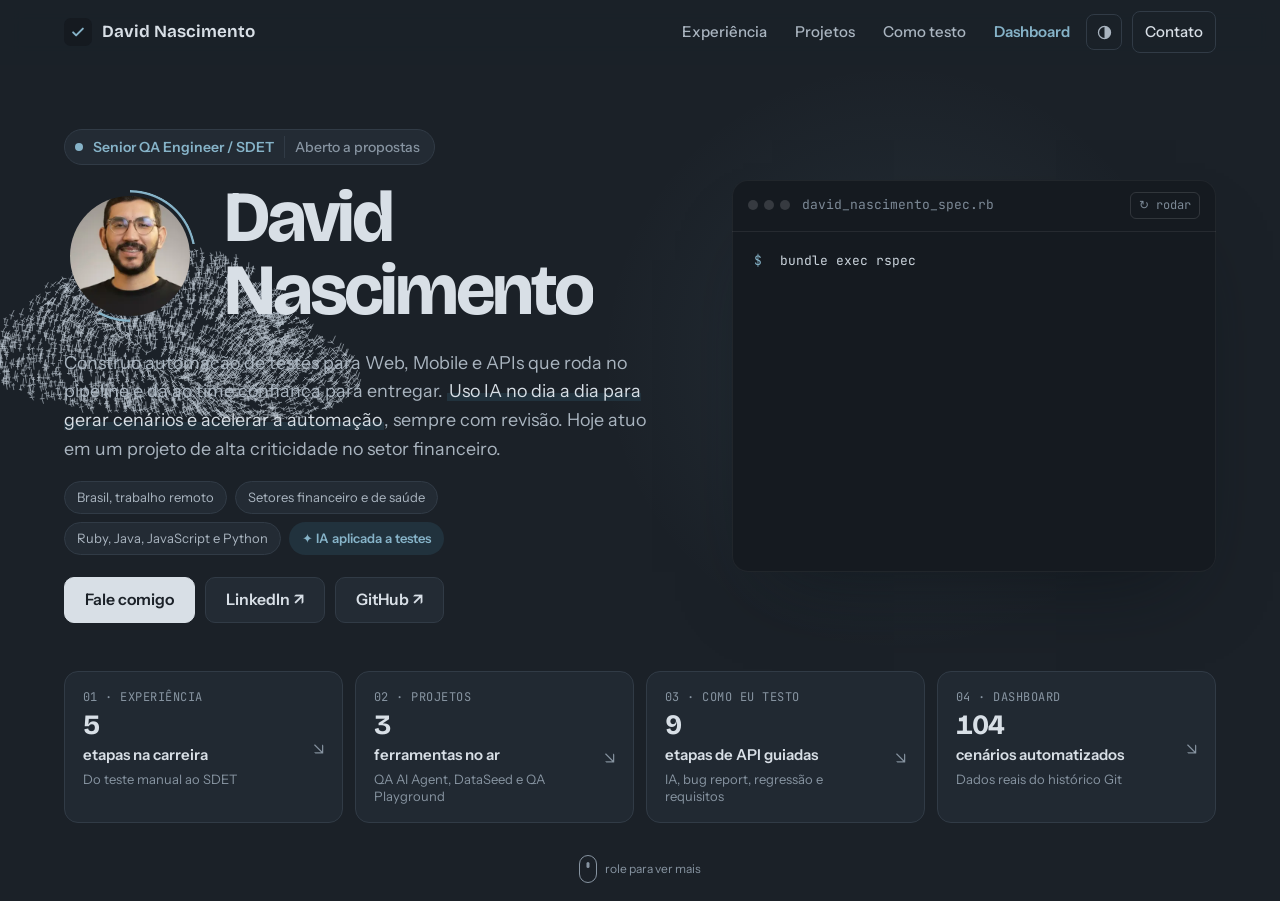
==== index.html @ 813123a1 "Troca de tela instantânea, sem animação de rolagem Co-Authored-By: Claude Sonnet 5.5 <noreply@anthro" ====
<!DOCTYPE html>
<html lang="pt-BR">
<head>
  <meta charset="UTF-8">
  <meta name="viewport" content="width=device-width, initial-scale=1.0">
  <title>David Nascimento | Senior QA Engineer / SDET</title>
  <meta name="description" content="David Nascimento, Senior QA Engineer / SDET. Automação de testes para Web, Mobile e APIs integrada ao CI/CD, com IA aplicada a testes e experiência nos setores financeiro e de saúde.">
  <meta name="author" content="David Nascimento">
  <meta name="theme-color" content="#1B2128">

  <meta property="og:type" content="website">
  <meta property="og:locale" content="pt_BR">
  <meta property="og:url" content="https://david-nascimento.github.io/qa-automation-portfolio/">
  <meta property="og:title" content="David Nascimento | Senior QA Engineer / SDET">
  <meta property="og:description" content="Automação de testes para Web, Mobile e APIs que roda no pipeline e dá ao time confiança para entregar.">
  <meta property="og:image" content="https://david-nascimento.github.io/qa-automation-portfolio/img/david-nascimento.webp">
  <meta name="twitter:card" content="summary">
  <meta name="twitter:title" content="David Nascimento | Senior QA Engineer / SDET">
  <meta name="twitter:description" content="Automação de testes para Web, Mobile e APIs que roda no pipeline e dá ao time confiança para entregar.">

  <link rel="icon" href="data:image/svg+xml,%3Csvg xmlns='http://www.w3.org/2000/svg' viewBox='0 0 32 32'%3E%3Crect width='32' height='32' rx='7' fill='%2314202B'/%3E%3Cpath d='M9 16.5l4.5 4.5L23 11.5' fill='none' stroke='%2347C08A' stroke-width='3.2' stroke-linecap='round' stroke-linejoin='round'/%3E%3C/svg%3E">
  <link rel="preconnect" href="https://fonts.googleapis.com">
  <link rel="preconnect" href="https://fonts.gstatic.com" crossorigin>
  <link href="https://fonts.googleapis.com/css2?family=Bricolage+Grotesque:opsz,wght@12..96,500;12..96,650;12..96,750&family=Instrument+Sans:wght@400;500;600&family=JetBrains+Mono:wght@400;500&display=swap" rel="stylesheet">
  <link rel="stylesheet" href="css/style.css?v=20261122p">
  <script>document.documentElement.classList.add('js');try{document.documentElement.setAttribute('data-theme',localStorage.getItem('tema')||'dark')}catch(e){document.documentElement.setAttribute('data-theme','dark')}</script>
</head>
<body>
  <a href="#conteudo" class="skip-link">Pular para o conteúdo</a>

  <header class="topbar">
    <div class="wrap topbar-inner">
      <a href="#topo" class="brand" aria-label="Início">
        <span class="brand-mark" aria-hidden="true">
          <svg viewBox="0 0 24 24"><path d="M5.5 12.5l4 4 9-9"/></svg>
        </span>
        David Nascimento
      </a>
      <nav aria-label="Seções">
        <ul class="nav-links">
          <li><a href="#experiencia">Experiência</a></li>
          <li><a href="#projetos">Projetos</a></li>
          <li><a href="#como-testo">Como testo</a></li>
          <li><a href="dashboard.html" class="nav-dash">Dashboard</a></li>
          <li><button type="button" class="theme-btn" id="theme-btn" aria-label="Alternar tema claro e escuro"><svg viewBox="0 0 24 24" aria-hidden="true"><circle cx="12" cy="12" r="8.5"/><path d="M12 3.5a8.5 8.5 0 0 1 0 17z"/></svg></button></li>
          <li><a href="#contato" class="nav-cta">Contato</a></li>
        </ul>
      </nav>
    </div>
  </header>

  <main id="conteudo">

    <!-- TELA PRINCIPAL -->
    <section class="hero-v2" id="topo" aria-label="Apresentação">
      <canvas id="grid" aria-hidden="true"></canvas>
      <div class="wrap hero-v2-main">
        <div class="hero-v2-text">
          <p class="role rise" style="--d:.05s"><i></i>Senior QA Engineer / SDET<span class="avail">Aberto a propostas</span></p>
          <div class="id">
            <div class="photo rise" style="--d:.15s"><img src="img/david-nascimento.webp" alt="Foto de David Nascimento" width="320" height="320"></div>
            <h1><span class="w"><span style="--d:.25s">David</span></span> <span class="w"><span style="--d:.38s">Nascimento</span></span></h1>
          </div>
          <p class="lede rise" style="--d:.55s">Construo automação de testes para Web, Mobile e APIs que roda no pipeline e dá ao time confiança para entregar. <mark>Uso IA no dia a dia para gerar cenários e acelerar a automação</mark>, sempre com revisão. Hoje atuo em um projeto de alta criticidade no setor financeiro.</p>
          <ul class="facts rise" style="--d:.7s">
            <li>Brasil, trabalho remoto</li>
            <li>Setores financeiro e de saúde</li>
            <li>Ruby, Java, JavaScript e Python</li>
            <li class="ai"><a href="#como-testo">✦ IA aplicada a testes</a></li>
          </ul>
          <div class="actions rise" style="--d:.85s">
            <a class="btn btn-primary" href="mailto:halison700@gmail.com">Fale comigo</a>
            <a class="btn" href="https://www.linkedin.com/in/david-nascimento26/" target="_blank" rel="noopener noreferrer">LinkedIn ↗</a>
            <a class="btn" href="https://github.com/David-Nascimento" target="_blank" rel="noopener noreferrer">GitHub ↗</a>
          </div>
        </div>
    
        <figure class="run rise" style="--d:.4s" aria-label="Resumo de competências apresentado como uma execução de testes" id="run">
          <div class="run-head"><span class="dots" aria-hidden="true"><i></i><i></i><i></i></span><span>david_nascimento_spec.rb</span><button type="button" class="replay" id="replay">↻ rodar</button></div>
          <div class="run-body">
            <p class="cmd" style="margin:0"><span class="p">$</span><span id="typed"></span><span class="caret" id="caret"></span></p>
            <p class="prog" id="prog" style="margin:0"></p>
            <p class="desc" id="desc" style="margin:0;opacity:0">Senior QA Engineer</p>
            <ol class="cases" id="cases">
              <li>automatiza apps Android e iOS com Appium<span class="t">0.21s</span></li>
              <li>valida APIs REST e contratos com Karate DSL<span class="t">0.18s</span></li>
              <li>protege fluxos financeiros críticos<span class="t">0.34s</span></li>
              <li>roda em paralelo no CI e no BrowserStack<span class="t">0.27s</span></li>
              <li>escreve cenários BDD que o negócio entende<span class="t">0.12s</span></li>
              <li class="ai-case">usa IA para gerar cenários e revisar automação<span class="t">0.09s</span></li>
            </ol>
            <div class="summary" id="summary"><div class="sbar"><span></span></div><strong>6 examples, 0 failures</strong><small>Finished in 1.21 seconds</small></div>
          </div>
        </figure>
      </div>
    
      <div class="wrap">
        <ul class="ql" aria-label="Ir direto para">
          <li class="rise" style="--d:1s"><a href="#experiencia"><span class="k">01 · EXPERIÊNCIA</span><span class="n" data-count="5">5</span><span class="l">etapas na carreira</span><span class="s">Do teste manual ao SDET</span><span class="arr">↘</span></a></li>
          <li class="rise" style="--d:1.08s"><a href="#projetos"><span class="k">02 · PROJETOS</span><span class="n" data-count="3">3</span><span class="l">ferramentas no ar</span><span class="s">QA AI Agent, DataSeed e QA Playground</span><span class="arr">↘</span></a></li>
          <li class="rise" style="--d:1.16s"><a href="#como-testo"><span class="k">03 · COMO EU TESTO</span><span class="n" data-count="9">9</span><span class="l">etapas de API guiadas</span><span class="s">IA, bug report, regressão e requisitos</span><span class="arr">↘</span></a></li>
          <li class="rise" style="--d:1.24s"><a href="#metricas"><span class="k">04 · DASHBOARD</span><span class="n" data-count="104">104</span><span class="l">cenários automatizados</span><span class="s">Dados reais do histórico Git</span><span class="arr">↘</span></a></li>
        </ul>
      </div>
      <p class="scroll rise" style="--d:1.4s"><span aria-hidden="true"></span>role para ver mais</p>
    </section>

    <!-- EXPERIÊNCIA -->
    <section class="section" id="experiencia" aria-labelledby="exp-title">
      <div class="wrap">
        <div class="section-head">
          <div>
            <p class="how-label">Experiência</p>
            <h2 id="exp-title">Do teste manual à engenharia de qualidade.</h2>
          </div>
          <p>Dos testes manuais em sistemas de saúde à automação Mobile, de APIs e de ponta a ponta no setor financeiro.</p>
        </div>
        <div class="exp-grid">
          <ol class="timeline">
          <li class="tl-item is-current">
            <div class="tl-meta"><span class="tl-company">Datum · Projeto financeiro <span class="job-now">Atual</span></span><span class="tl-date">fev 2026 – atual</span></div>
            <h3>Senior QA Engineer</h3>
              <p>Sigo no mesmo projeto do setor financeiro, agora pela Datum, mantendo e evoluindo a automação de aplicativos Mobile, APIs e integrações críticas.</p>
              <p>Evoluo as suítes Mobile para Android e iOS com Appium, automatizo APIs REST com Karate DSL e valido fluxos financeiros de ponta a ponta, com execução paralela no CI e no BrowserStack.</p>
          </li>
          <li class="tl-item">
            <div class="tl-meta"><span class="tl-company">Keeggo · Projeto financeiro</span><span class="tl-date">nov 2021 – fev 2026 · 4 anos e 4 meses</span></div>
            <h3>Senior QA Engineer / SDET</h3>
              <p>Responsável pela automação de ponta a ponta em um projeto de alta criticidade do setor financeiro, cobrindo aplicativos Mobile, APIs e integrações complexas entre serviços.</p>
              <p>Automação Mobile para Android e iOS com Appium, APIs REST com Karate DSL, validação de fluxos financeiros críticos e execução em nuvem com BrowserStack e paralelismo no CI.</p>
          </li>
          <li class="tl-item">
            <div class="tl-meta"><span class="tl-company">TALLOS</span></div>
            <h3>QA Automation Engineer</h3>
              <p>Automação de testes Web e de APIs, com participação na definição dos cenários críticos e na integração dos testes ao pipeline.</p>
              <p>Cenários BDD com Cucumber, testes de integração entre serviços e execução contínua com Jenkins.</p>
          </li>
          <li class="tl-item">
            <div class="tl-meta"><span class="tl-company">Hapvida · Saúde</span></div>
            <h3>QA Analyst</h3>
              <p>Testes funcionais e de regressão em sistemas hospitalares críticos, com foco em estabilidade, confiabilidade e aderência a requisitos regulatórios.</p>
              <p>Homologação, validação de regras de negócio, documentação e evidências de teste.</p>
          </li>
          <li class="tl-item">
            <div class="tl-meta"><span class="tl-company">Início de carreira</span></div>
            <h3>QA Analyst / Homologador</h3>
              <p>Testes manuais, escrita de casos e cenários de teste e suporte direto aos times de desenvolvimento, aprendendo o ciclo de vida do software na prática.</p>
          </li>
          </ol>
          <aside class="tools-card" aria-labelledby="tools-title">
            <p class="tools-title" id="tools-title">Ferramentas que uso</p>
            <p class="tools-sub">Ruby, Java, JavaScript e Python</p>
            <p class="tools-group">Mobile e Web</p>
            <ul class="tools-chips"><li>Appium</li><li>BrowserStack</li><li>Cypress</li><li>Selenium</li><li>Capybara</li><li>Cucumber</li><li>RSpec</li></ul>
            <p class="tools-group">APIs e integrações</p>
            <ul class="tools-chips"><li>Karate DSL</li><li>HTTParty</li><li>Postman</li><li>Newman</li><li>Insomnia</li><li>RabbitMQ</li><li>Testes de contrato</li></ul>
            <p class="tools-group">CI/CD e nuvem</p>
            <ul class="tools-chips"><li>GitHub Actions</li><li>Jenkins</li><li>GitLab CI</li><li>Docker</li></ul>
            <p class="tools-group">Performance e observabilidade</p>
            <ul class="tools-chips"><li>k6</li><li>JMeter</li><li>Datadog</li><li>Kibana</li><li>Elasticsearch</li></ul>
            <p class="tools-group">IA aplicada a testes</p>
            <ul class="tools-chips tools-ai"><li>Claude</li><li>ChatGPT</li><li>Gemini</li><li>DeepSeek</li></ul>
            <p class="tools-group">Práticas</p>
            <ul class="tools-chips"><li>BDD</li><li>TDD</li><li>Page Objects</li><li>Dados de teste</li><li>Testes baseados em risco</li></ul>
          </aside>
        </div>
      </div>
    </section>

    <!-- PROJETOS -->
    <section class="section section-alt" id="projetos" aria-labelledby="proj-title">
      <div class="wrap">
        <div class="section-head">
          <div>
            <p class="how-label">Projetos</p>
            <h2 id="proj-title">O que construí e publiquei.</h2>
          </div>
          <p>Ferramentas para QA que estão no ar, e os repositórios de automação de testes.</p>
        </div>

        <div class="pc-grid">
          <article class="pc pc-featured">
            <span class="case-badge">Destaque</span><h3>QA AI Agent</h3>
            <p class="pc-sub">Qualidade das pipelines em tempo real, com agente de IA</p>
            <p class="pc-desc">Reúne Jenkins, GitHub Actions e Jira/Zephyr em uma tela: execuções ao vivo, análises de estabilidade e um agente de QA que explica por que uma esteira falhou.</p>
            <ul class="pc-facts"><li>7 telas</li><li>3 integrações</li><li>137 regras de negócio</li></ul>
            <div class="pc-links"><a class="demo-link" href="https://david-nascimento.github.io/qa-ai-agent-demo/" target="_blank" rel="noopener noreferrer"><span class="live-dot" aria-hidden="true"></span>Ver demo ao vivo</a><a href="https://github.com/David-Nascimento/qa-ai-agent-demo" target="_blank" rel="noopener noreferrer">Repositório</a></div>
            <p class="pc-note">Código privado; o repositório público é a vitrine.</p>
          </article>
          <article class="pc">
            <h3>DataSeed</h3>
            <p class="pc-sub">Massa de dados fictícia e realista para testes</p>
            <p class="pc-desc">API e tela que geram 10 tipos de dado, com CPF e CNPJ válidos, cartão que passa no algoritmo de Luhn, exportação em JSON e CSV e seed para repetir a mesma massa.</p>
            <ul class="pc-facts"><li>Ruby + Sinatra</li><li>JSON e CSV</li><li>Docker</li></ul>
            <div class="pc-links"><a class="pc-primary" href="https://dataseed.onrender.com/" target="_blank" rel="noopener noreferrer">Abrir aplicação</a><a href="https://github.com/David-Nascimento/dataseed" target="_blank" rel="noopener noreferrer">Código</a></div>
            <p class="pc-note">O primeiro acesso pode levar alguns segundos.</p>
          </article>
          <article class="pc">
            <h3>QA Playground</h3>
            <p class="pc-sub">Plataforma em português para praticar QA</p>
            <p class="pc-desc">148 páginas de prática em trilhas de fundamentos a sênior e mobile, com Shadow DOM, iframes, várias janelas, OAuth e uma API mock para testes.</p>
            <ul class="pc-facts"><li>148 páginas</li><li>5 trilhas</li><li>Licença MIT</li></ul>
            <div class="pc-links"><a class="pc-primary" href="https://qa-playground-azure.vercel.app/index.html" target="_blank" rel="noopener noreferrer">Abrir aplicação</a><a href="https://github.com/David-Nascimento/QA-Playground" target="_blank" rel="noopener noreferrer">Código</a></div>
          </article>
        </div>

        <div class="sub-head">
          <h3 class="sub-title">Automação de testes</h3>
          <a class="dash-cta" href="dashboard.html">Ver os números no dashboard →</a>
        </div>
        <div class="rl-grid">
            <div class="rl-group">
              <p class="rl-title">Web e E2E</p>
              <ul class="rl-list">
                <li><a href="https://github.com/David-Nascimento/ruby-e2e-framework" target="_blank" rel="noopener noreferrer"><span class="rl-name">Ruby E2E Framework</span><span class="rl-tags">Ruby · Cucumber · Selenium</span><span class="rl-arrow" aria-hidden="true">↗</span></a></li>
                <li><a href="https://github.com/David-Nascimento/automacao-qa-playground" target="_blank" rel="noopener noreferrer"><span class="rl-name">Automação QA Playground</span><span class="rl-tags">Ruby · Capybara</span><span class="rl-arrow" aria-hidden="true">↗</span></a></li>
                <li><a href="https://github.com/David-Nascimento/cypress-enjoeat" target="_blank" rel="noopener noreferrer"><span class="rl-name">Cypress + Cucumber</span><span class="rl-tags">Cypress · Allure</span><span class="rl-arrow" aria-hidden="true">↗</span></a></li>
                <li><a href="https://github.com/David-Nascimento/desafio-cypress-qa" target="_blank" rel="noopener noreferrer"><span class="rl-name">Login E2E com Cypress</span><span class="rl-tags">Cypress</span><span class="rl-arrow" aria-hidden="true">↗</span></a></li>
              </ul>
            </div>
            <div class="rl-group">
              <p class="rl-title">APIs</p>
              <ul class="rl-list">
                <li><a href="https://github.com/David-Nascimento/karate-api-framework" target="_blank" rel="noopener noreferrer"><span class="rl-name">Karate API Framework</span><span class="rl-tags">Karate · Java · Docker</span><span class="rl-arrow" aria-hidden="true">↗</span></a></li>
                <li><a href="https://github.com/David-Nascimento/desafio-api-qa" target="_blank" rel="noopener noreferrer"><span class="rl-name">Testes de API com Cypress</span><span class="rl-tags">Cypress · REST</span><span class="rl-arrow" aria-hidden="true">↗</span></a></li>
              </ul>
            </div>
            <div class="rl-group">
              <p class="rl-title">Mobile</p>
              <ul class="rl-list">
                <li><a href="https://github.com/David-Nascimento/Appium_failure_helper" target="_blank" rel="noopener noreferrer"><span class="rl-name">Appium Failure Helper</span><span class="rl-tags">Gem Ruby · Appium</span><span class="rl-arrow" aria-hidden="true">↗</span></a></li>
                <li><a href="https://github.com/David-Nascimento/Ruby_Appium_Android" target="_blank" rel="noopener noreferrer"><span class="rl-name">Automação Mobile Android</span><span class="rl-tags">Appium · Cucumber</span><span class="rl-arrow" aria-hidden="true">↗</span></a></li>
                <li><a href="https://github.com/David-Nascimento/DesafioQA-NoesisBrasil" target="_blank" rel="noopener noreferrer"><span class="rl-name">Robot Framework Web, API e Mobile</span><span class="rl-tags">Robot · GitLab CI</span><span class="rl-arrow" aria-hidden="true">↗</span></a></li>
              </ul>
            </div>
            <div class="rl-group">
              <p class="rl-title">CI, performance e observabilidade</p>
              <ul class="rl-list">
                <li><a href="https://github.com/David-Nascimento/DevOps-Observability-Stack" target="_blank" rel="noopener noreferrer"><span class="rl-name">DevOps Observability Stack</span><span class="rl-tags">Jenkins · Docker · Grafana</span><span class="rl-arrow" aria-hidden="true">↗</span></a></li>
                <li><a href="https://github.com/David-Nascimento/k6-performance" target="_blank" rel="noopener noreferrer"><span class="rl-name">Testes de performance</span><span class="rl-tags">k6 · InfluxDB · Grafana</span><span class="rl-arrow" aria-hidden="true">↗</span></a></li>
              </ul>
            </div>
            <div class="rl-group">
              <p class="rl-title">Ferramentas com IA</p>
              <ul class="rl-list">
                <li><a href="https://github.com/David-Nascimento/bdd-generationX" target="_blank" rel="noopener noreferrer"><span class="rl-name">BDD GenerationX</span><span class="rl-tags">Ruby · ChatGPT · Gemini</span><span class="rl-arrow" aria-hidden="true">↗</span></a></li>
                <li><a href="https://github.com/David-Nascimento/QAXpert" target="_blank" rel="noopener noreferrer"><span class="rl-name">QAXpert</span><span class="rl-tags">Ruby · Gemini</span><span class="rl-arrow" aria-hidden="true">↗</span></a></li>
              </ul>
            </div>
        </div>
      </div>
    </section>

    <!-- COMO EU TESTO -->
    <section class="section" id="como-testo" aria-labelledby="how-title">
      <div class="wrap">
        <div class="section-head">
          <div>
            <p class="how-label">Como eu testo</p>
            <h2 id="how-title">O raciocínio por trás dos testes.</h2>
          </div>
          <p>Exemplos reais tirados dos meus repositórios. Cada bloco leva ao arquivo original.</p>
        </div>

        <nav class="how-jump" aria-label="Partes desta seção">
          <a href="#ia"><span>01</span>IA nos testes<small>Onde uso IA e como reviso o que ela entrega</small></a>
          <a href="#artefatos"><span>02</span>Artefatos de QA<small>Bug report, casos de teste, regressão e requisitos</small></a>
          <a href="#metricas"><span>03</span>Métricas<small>Números reais e dashboard interativo</small></a>
          <a href="#api"><span>04</span>Teste de API<small>Uma jornada de compra em 9 etapas</small></a>
        </nav>

        <!-- 01 IA -->
        <div class="how-block" id="ia">
          <div class="how-label"><span class="how-num">01</span>IA nos testes</div>
          <h3 class="how-title">A IA acelera. A revisão é minha.</h3>
          <p class="how-lead">Uso IA no dia a dia de QA em duas frentes: gerar cenários e casos de teste, e escrever e revisar código de automação. Ela propõe; o que entra na suíte passa pela minha revisão.</p>

          <div class="ai-grid">
            <article class="ai-card">
              <p class="ai-kicker">Uso 1</p>
              <h4>Gerar cenários e casos de teste</h4>
              <p>Transformo histórias e requisitos em cenários Gherkin com IA, e depois confiro a cobertura: casos negativos, limites e o que o modelo deixou de fora.</p>
              <ul class="ai-proof">
                <li><a href="https://github.com/David-Nascimento/bdd-generationX" target="_blank" rel="noopener noreferrer">BDD GenerationX</a> gera <code>.feature</code> e steps a partir de histórias em texto, com ChatGPT, Gemini ou DeepSeek, ou em modo estático sem IA.</li>
                <li><a href="https://github.com/David-Nascimento/QAXpert" target="_blank" rel="noopener noreferrer">QAXpert</a> lê o código Ruby e sugere cenários BDD pela API do Gemini.</li>
              </ul>
            </article>
            <article class="ai-card">
              <p class="ai-kicker">Uso 2</p>
              <h4>Escrever e revisar automação</h4>
              <p>Uso assistentes de código, como o Claude, para estruturar frameworks e revisar testes mais rápido. O código gerado passa pela minha leitura antes de entrar.</p>
              <ul class="ai-proof">
                <li><a href="https://github.com/David-Nascimento/karate-api-framework" target="_blank" rel="noopener noreferrer">Karate API Framework</a> foi escrito com o Claude como assistente, e o commit registra a coautoria.</li>
                <li>No <a href="https://github.com/David-Nascimento/QA-Playground" target="_blank" rel="noopener noreferrer">QA Playground</a>, 3 commits têm a mesma marcação, então dá para ver no histórico o que foi feito com IA.</li>
              </ul>
            </article>
            <article class="ai-card ai-card-product">
              <p class="ai-kicker">Produto</p>
              <h4>QA AI Agent</h4>
              <p>Um portal de qualidade com agente de QA que lê as pipelines e explica por que uma execução falhou.</p>
              <a class="dash-cta" href="https://david-nascimento.github.io/qa-ai-agent-demo/" target="_blank" rel="noopener noreferrer">Ver a demo ao vivo ↗</a>
            </article>
          </div>

          <div class="ai-rules">
            <p class="art-label">Como eu reviso o que a IA entrega</p>
            <ol>
              <li><strong>Cobertura antes de volume.</strong> Um cenário gerado só entra se cobre um requisito que ainda não tinha teste.</li>
              <li><strong>Ver falhar.</strong> Teste que nunca ficou vermelho não prova nada. Confiro que ele quebra quando a regra quebra.</li>
              <li><strong>Sem dado real no prompt.</strong> Massa de teste e segredos ficam fora da conversa com o modelo.</li>
            </ol>
          </div>
        </div>

        <!-- 02 ARTEFATOS -->
        <div class="how-block" id="artefatos">
          <div class="how-label"><span class="how-num">02</span>Artefatos de QA</div>
          <h3 class="how-title">Do requisito ao bug reportado.</h3>
          <p class="how-lead">Abra as abas para ler um bug report completo, um caso de teste, a estratégia de regressão e a matriz de rastreabilidade.</p>

          <div class="tabs" data-tabs>
            <div class="tab-list" role="tablist" aria-label="Artefatos de QA">
              <button class="tab" role="tab" id="tab-bug" aria-controls="panel-bug" aria-selected="true">Bug report</button>
              <button class="tab" role="tab" id="tab-caso" aria-controls="panel-caso" aria-selected="false" tabindex="-1">Casos de teste</button>
              <button class="tab" role="tab" id="tab-reg" aria-controls="panel-reg" aria-selected="false" tabindex="-1">Regressão</button>
              <button class="tab" role="tab" id="tab-req" aria-controls="panel-req" aria-selected="false" tabindex="-1">Requisitos</button>
              <button class="tab" role="tab" id="tab-bdd" aria-controls="panel-bdd" aria-selected="false" tabindex="-1">Cenário BDD</button>
            </div>

            <div class="tab-panel" role="tabpanel" id="panel-bug" aria-labelledby="tab-bug" tabindex="0">
              <div class="art-head">
                <div>
                  <p class="art-id">Acessibilidade · encontrado em 19/11/2026</p>
                  <h4>Imagem sem texto alternativo na tela de login do ServeRest</h4>
                </div>
                <div class="art-chips">
                  <span class="art-chip art-chip-fail">Severidade crítica (axe)</span>
                  <span class="art-chip art-chip-muted">Prioridade baixa: app de terceiros</span>
                </div>
              </div>
              <p class="art-lead">Quem usa leitor de tela chega na tela de login e encontra uma imagem que não é descrita.</p>
              <dl class="art-meta">
                <div><dt>Ambiente</dt><dd>front.serverest.dev/login, no Chrome via Selenium WebDriver.</dd></div>
                <div><dt>Como foi achado</dt><dd>Cenário automatizado <code>@a11y</code> com axe-core (WCAG 2.1 A/AA), requisito <code>REQ-A11Y-004</code>.</dd></div>
              </dl>
              <div class="art-split">
                <div>
                  <p class="art-label">Passos para reproduzir</p>
                  <ol class="art-steps">
                    <li>Abrir front.serverest.dev/login.</li>
                    <li>Rodar a auditoria do axe-core com as regras WCAG 2.1 A e AA. No projeto: <code>rake a11y</code>.</li>
                    <li>Conferir as violações de nível crítico ou pior.</li>
                  </ol>
                </div>
                <div>
                  <p class="art-label">Esperado</p>
                  <p>Nenhuma violação de nível crítico na tela de login.</p>
                  <p class="art-label">Obtido</p>
                  <p>Regra <code>image-alt</code>: imagem sem texto alternativo. Também aparece <code>color-contrast</code> de nível sério, que fica abaixo do corte do cenário.</p>
                </div>
              </div>
              <dl class="art-meta">
                <div><dt>Evidência</dt><dd>Relatório do axe anexado ao próprio cenário, com a lista de violações.</dd></div>
                <div><dt>Tratamento</dt><dd>Como o app não é nosso, a regra entrou no baseline com o motivo e a data documentados. O teste continua protegendo a tela contra qualquer violação nova, e a entrada sai do baseline quando o problema for corrigido.</dd></div>
              </dl>
              <p class="art-source">Achado pelo Ruby E2E Framework. <a href="https://github.com/David-Nascimento/ruby-e2e-framework/blob/main/config/a11y_baseline.yml" target="_blank" rel="noopener noreferrer">Ver o baseline ↗</a></p>
            </div>

            <div class="tab-panel" role="tabpanel" id="panel-caso" aria-labelledby="tab-caso" tabindex="0" hidden>
              <div class="art-head">
                <div>
                  <p class="art-id">CT005 · practice.expandtesting.com</p>
                  <h4>Cadastro de novo usuário</h4>
                </div>
                <span class="art-chip">Funcional</span>
              </div>
              <dl class="art-meta">
                <div><dt>Objetivo</dt><dd>Validar o fluxo de registro de novo usuário e as regras básicas de validação.</dd></div>
                <div><dt>Pré-condição</dt><dd>Acesso à página de cadastro.</dd></div>
              </dl>
              <div class="table-scroll">
                <table class="art-table">
                  <thead><tr><th scope="col">#</th><th scope="col">Ação</th><th scope="col">Resultado esperado</th></tr></thead>
                  <tbody>
                    <tr><td>1</td><td>Acessar a página de cadastro</td><td>Formulário de cadastro é exibido</td></tr>
                    <tr><td>2</td><td>Preencher nome, e-mail, senha e confirmação</td><td>Campos aceitam os valores e mostram validação em tempo real, quando houver</td></tr>
                    <tr><td>3</td><td>Enviar o formulário com dados válidos</td><td>Conta é criada e a mensagem de sucesso aparece</td></tr>
                    <tr><td>4</td><td>Tentar cadastrar com um e-mail já existente</td><td>Mensagem clara de e-mail já cadastrado e cadastro negado</td></tr>
                  </tbody>
                </table>
              </div>
              <p class="art-label">Os 10 casos documentados</p>
              <ul class="ct-list">
                  <li><code>CT001</code> Acessar o sistema</li>
                  <li><code>CT002</code> Login com credenciais válidas</li>
                  <li><code>CT003</code> Login com credenciais inválidas</li>
                  <li><code>CT004</code> Recuperação de senha</li>
                  <li class="is-current"><code>CT005</code> Cadastro de novo usuário</li>
                  <li><code>CT006</code> Validações de campos e mensagens de erro</li>
                  <li><code>CT007</code> Upload de arquivo</li>
                  <li><code>CT008</code> Navegação e links principais</li>
                  <li><code>CT009</code> Sessão e logout</li>
                  <li><code>CT010</code> Inputs maliciosos e XSS básico</li>
              </ul>
              <p class="art-source">Os casos cobrem do caminho feliz a entradas maliciosas. <a href="https://github.com/David-Nascimento/Testes-Funcionais-Cucumber-Capybara-/blob/main/docs/casos-de-teste-funcionais.md" target="_blank" rel="noopener noreferrer">Ver todos os casos ↗</a></p>
            </div>

            <div class="tab-panel" role="tabpanel" id="panel-reg" aria-labelledby="tab-reg" tabindex="0" hidden>
              <div class="art-head">
                <div>
                  <p class="art-id">Ruby E2E Framework · config/cucumber.yml</p>
                  <h4>Uma suíte, seis recortes</h4>
                </div>
                <span class="art-chip">Estratégia</span>
              </div>
              <p class="art-lead">Os cenários não são duplicados para cada tipo de execução. As tags decidem o que roda: o smoke dá resposta rápida, a regressão cobre tudo e cada camada pode rodar sozinha.</p>
              <div class="table-scroll">
                <table class="art-table art-table-wide">
                  <thead><tr><th scope="col">Perfil</th><th scope="col">Seleção</th><th scope="col" class="num">Execuções</th><th scope="col">Comando</th><th scope="col">Para quê</th></tr></thead>
                  <tbody>
                    <tr><td><strong>smoke</strong></td><td><code>@smoke</code></td><td class="num">5</td><td><code>rake smoke</code></td><td>Os 5 fluxos que não podem quebrar: login, carrinho, cadastro e token via API e login híbrido.</td></tr>
                    <tr><td><strong>api</strong></td><td><code>@api</code></td><td class="num">6</td><td><code>rake api</code></td><td>Só a camada de API, sem abrir navegador.</td></tr>
                    <tr><td><strong>ui</strong></td><td>tudo menos <code>@api</code></td><td class="num">14</td><td><code>cucumber -p ui</code></td><td>Interface, híbridos e acessibilidade.</td></tr>
                    <tr><td><strong>a11y</strong></td><td><code>@a11y</code></td><td class="num">4</td><td><code>rake a11y</code></td><td>Auditoria WCAG 2.1 A/AA com axe-core.</td></tr>
                    <tr><td><strong>regression</strong></td><td><code>@regression</code></td><td class="num">20</td><td><code>rake regression</code></td><td>A suíte inteira, com os 3 exemplos do Esquema de login.</td></tr>
                    <tr><td><strong>ci</strong></td><td>todos</td><td class="num">20</td><td>perfil <code>ci</code></td><td>Igual à regressão, gerando também os resultados do Allure.</td></tr>
                  </tbody>
                </table>
              </div>
              <dl class="art-meta">
                <div><dt>Paralelismo</dt><dd><code>rake "parallel[4]"</code> divide a suíte em processos. Os dados são únicos e cada cenário desfaz o que criou, por isso a execução em paralelo é segura.</dd></div>
                <div><dt>Docker</dt><dd><code>rake docker</code> sobe um Selenium Grid e roda os testes, com visualização ao vivo pelo noVNC.</dd></div>
              </dl>
              <p class="art-source">Execuções contadas a partir das tags de cada cenário. <a href="https://github.com/David-Nascimento/ruby-e2e-framework/blob/main/config/cucumber.yml" target="_blank" rel="noopener noreferrer">Ver os perfis ↗</a></p>
            </div>

            <div class="tab-panel" role="tabpanel" id="panel-req" aria-labelledby="tab-req" tabindex="0" hidden>
              <div class="art-head">
                <div>
                  <p class="art-id">Ruby E2E Framework · 18 requisitos</p>
                  <h4>Cada cenário ligado a um requisito</h4>
                </div>
                <span class="art-chip">Rastreabilidade</span>
              </div>
              <p class="art-lead">A tag <code>@REQ-&lt;ÁREA&gt;-&lt;NNN&gt;</code> em cada cenário permite responder, a qualquer momento, quais requisitos têm cobertura e qual teste quebrou para qual requisito.</p>
              <div class="table-scroll table-tall">
                <table class="art-table art-table-wide">
                  <thead><tr><th scope="col">Requisito</th><th scope="col">Cenário</th><th scope="col">Camada</th><th scope="col">Suítes extras</th></tr></thead>
                  <tbody>
                    <tr><td><code>REQ-AUTH-001</code></td><td>Login com credenciais válidas</td><td>Web</td><td>smoke, crítico</td></tr>
                    <tr><td><code>REQ-AUTH-002</code></td><td>Login com usuário bloqueado</td><td>Web</td><td>—</td></tr>
                    <tr><td><code>REQ-AUTH-003</code></td><td>Login com credenciais inválidas (3 exemplos)</td><td>Web</td><td>—</td></tr>
                    <tr><td><code>REQ-CART-001</code></td><td>Adicionar produto ao carrinho</td><td>Web</td><td>smoke</td></tr>
                    <tr><td><code>REQ-CART-002</code></td><td>Remover produto do carrinho</td><td>Web</td><td>—</td></tr>
                    <tr><td><code>REQ-CHECKOUT-001</code></td><td>Finalizar compra com sucesso</td><td>Web</td><td>crítico</td></tr>
                    <tr><td><code>REQ-API-USER-001</code></td><td>Cadastrar usuário administrador com sucesso</td><td>API</td><td>smoke</td></tr>
                    <tr><td><code>REQ-API-USER-002</code></td><td>Não permitir e-mail duplicado</td><td>API</td><td>—</td></tr>
                    <tr><td><code>REQ-API-AUTH-001</code></td><td>Login via API retorna token</td><td>API</td><td>smoke</td></tr>
                    <tr><td><code>REQ-API-AUTH-002</code></td><td>Login via API com senha incorreta</td><td>API</td><td>—</td></tr>
                    <tr><td><code>REQ-API-PROD-001</code></td><td>Administrador cadastra produto</td><td>API</td><td>—</td></tr>
                    <tr><td><code>REQ-API-PROD-002</code></td><td>Usuário comum não pode cadastrar produto</td><td>API</td><td>—</td></tr>
                    <tr><td><code>REQ-HYB-AUTH-001</code></td><td>Administrador criado via API consegue entrar pela interface</td><td>Híbrido</td><td>smoke</td></tr>
                    <tr><td><code>REQ-HYB-AUTH-002</code></td><td>Senha incorreta é recusada na interface</td><td>Híbrido</td><td>—</td></tr>
                    <tr><td><code>REQ-A11Y-001</code></td><td>Tela de login do SauceDemo sem violações críticas</td><td>Acessibilidade</td><td>—</td></tr>
                    <tr><td><code>REQ-A11Y-002</code></td><td>Catálogo de produtos sem violações críticas</td><td>Acessibilidade</td><td>—</td></tr>
                    <tr><td><code>REQ-A11Y-003</code></td><td>Carrinho sem violações críticas</td><td>Acessibilidade</td><td>—</td></tr>
                    <tr><td><code>REQ-A11Y-004</code></td><td>Tela de login do ServeRest sem violações críticas</td><td>Acessibilidade</td><td>—</td></tr>
                  </tbody>
                </table>
              </div>
              <p class="art-source">Todos os 18 também fazem parte da regressão. <a href="https://github.com/David-Nascimento/ruby-e2e-framework/tree/main/features" target="_blank" rel="noopener noreferrer">Ver as features ↗</a></p>
            </div>

            <div class="tab-panel" role="tabpanel" id="panel-bdd" aria-labelledby="tab-bdd" tabindex="0" hidden>
              <div class="art-head">
                <div>
                  <p class="art-id">validacao_otp.feature</p>
                  <h4>Validação de OTP por e-mail</h4>
                </div>
                <span class="art-chip">Cucumber + Capybara</span>
              </div>
              <p class="art-lead">O mesmo fluxo nos dois sentidos: o caminho feliz e o código errado, cada um com a mensagem que o usuário precisa ver.</p>
<pre class="code"><code><span class="c-tag">@smoke @regression @otpEmail</span>
<span class="c-kw">Scenario:</span> Validar OTP por Email
  <span class="c-kw">Given</span> que estou na página de validacao OTP
  <span class="c-kw">When</span> preencho o campo email com <span class="c-str">"teste@email.com"</span>
  <span class="c-kw">Then</span> devo enviar o OTP por email
  <span class="c-kw">And</span> preencher o campo OTP com <span class="c-str">"123456"</span>
  <span class="c-kw">And</span> clicar no botão validar OTP por email
  <span class="c-kw">Then</span> devo ver a mensagem OTP email <span class="c-str">"Código OTP validado com sucesso!"</span>

<span class="c-tag">@smoke @regression @otpEmailInvalido</span>
<span class="c-kw">Scenario:</span> Validar OTP por Email com OTP inválido
  <span class="c-kw">Given</span> que estou na página de validacao OTP
  <span class="c-kw">When</span> preencho o campo email com <span class="c-str">"teste@email.com"</span>
  <span class="c-kw">Then</span> devo enviar o OTP por email
  <span class="c-kw">And</span> preencher o campo OTP com <span class="c-str">"223344"</span>
  <span class="c-kw">And</span> clicar no botão validar OTP por email
  <span class="c-kw">Then</span> devo ver a mensagem OTP email <span class="c-str">"Código inválido. Use 123456 para testes."</span></code></pre>
              <p class="art-source">Parte dos 28 cenários do QA Playground, com Page Object e relatórios no Allure. <a href="https://github.com/David-Nascimento/automacao-qa-playground/blob/main/features/validacao_otp.feature" target="_blank" rel="noopener noreferrer">Ver a feature ↗</a></p>
            </div>
          </div>
        </div>

        <!-- 03 MÉTRICAS -->
        <div class="how-block" id="metricas">
          <div class="how-label"><span class="how-num">03</span>Métricas</div>
          <h3 class="how-title">A automação, ao longo do tempo.</h3>
          <p class="how-lead">Mova a janela de tempo e passe o mouse nos gráficos. Role dentro do painel para ver as camadas, os perfis de execução e a tabela de projetos.</p>

          <div class="embed-card">
            <iframe src="dashboard.html?embed" title="Dashboard de qualidade com dados reais dos repositórios" loading="lazy"></iframe>
          </div>
          <div class="embed-foot">
            <p>Dados reais do Git, contados nos repositórios públicos. Conta testes escritos, não execuções.</p>
            <a class="dash-cta" href="dashboard.html" target="_blank" rel="noopener">Abrir dashboard completo ↗</a>
          </div>
        </div>

        <!-- 04 API -->
        <div class="how-block" id="api">
          <div class="how-label"><span class="how-num">04</span>Teste de API</div>
          <h3 class="how-title">Uma jornada de compra, do cadastro à limpeza.</h3>
          <p class="how-lead">Um olhar guiado dentro do cenário <code>@e2e</code> do Karate API Framework, contra a API pública ServeRest: como as chamadas passam dados umas para as outras, o que cada asserção confere e como o cenário limpa o que criou.</p>

          <div class="api-box" data-api>
            <div class="api-list" role="tablist" aria-label="Etapas do cenário" aria-orientation="vertical">
                <button class="api-step" role="tab" id="api-tab-1" aria-controls="api-panel-1" aria-selected="true"><span class="api-n">01</span><span class="api-t">Criar o administrador</span><span class="api-m m-post">POST</span></button>
                <button class="api-step" role="tab" id="api-tab-2" aria-controls="api-panel-2" aria-selected="false" tabindex="-1"><span class="api-n">02</span><span class="api-t">Autenticar o administrador</span><span class="api-m m-post">POST</span></button>
                <button class="api-step" role="tab" id="api-tab-3" aria-controls="api-panel-3" aria-selected="false" tabindex="-1"><span class="api-n">03</span><span class="api-t">Publicar um produto com 10 unidades</span><span class="api-m m-post">POST</span></button>
                <button class="api-step" role="tab" id="api-tab-4" aria-controls="api-panel-4" aria-selected="false" tabindex="-1"><span class="api-n">04</span><span class="api-t">Cliente se cadastra e entra</span><span class="api-m m-post">POST</span></button>
                <button class="api-step" role="tab" id="api-tab-5" aria-controls="api-panel-5" aria-selected="false" tabindex="-1"><span class="api-n">05</span><span class="api-t">Reservar 3 unidades no carrinho</span><span class="api-m m-post">POST</span></button>
                <button class="api-step" role="tab" id="api-tab-6" aria-controls="api-panel-6" aria-selected="false" tabindex="-1"><span class="api-n">06</span><span class="api-t">Conferir a reserva no estoque</span><span class="api-m m-get">GET</span></button>
                <button class="api-step" role="tab" id="api-tab-7" aria-controls="api-panel-7" aria-selected="false" tabindex="-1"><span class="api-n">07</span><span class="api-t">Concluir a compra</span><span class="api-m m-delete">DELETE</span></button>
                <button class="api-step" role="tab" id="api-tab-8" aria-controls="api-panel-8" aria-selected="false" tabindex="-1"><span class="api-n">08</span><span class="api-t">O estoque não volta</span><span class="api-m m-get">GET</span></button>
                <button class="api-step" role="tab" id="api-tab-9" aria-controls="api-panel-9" aria-selected="false" tabindex="-1"><span class="api-n">09</span><span class="api-t">Limpar tudo o que foi criado</span><span class="api-m m-delete">DELETE</span></button>
            </div>
            <div class="api-detail">
              <div class="api-panel" role="tabpanel" id="api-panel-1" aria-labelledby="api-tab-1" tabindex="0">
                <p class="api-count">1 / 9</p>
                <h4>Criar o administrador</h4>
                <p class="api-endpoint"><span class="api-m m-post">POST</span><code>/usuarios</code></p>
                <div class="api-cols">
                  <div>
                    <p class="api-label">Asserções implementadas</p>
                    <ul class="api-asserts">
                      <li>Status <code>201</code>.</li>
                      <li>O <code>_id</code> devolvido fica salvo e entra na lista de limpeza.</li>
                    </ul>
                  </div>
                  <div>
                    <p class="api-label">Por que esta etapa importa</p>
                    <p>Cada execução cria o próprio usuário, com e-mail único gerado pela <code>DataFactory</code>. Nada depende de um cadastro feito à mão, então a suíte roda em paralelo sem conflito.</p>
                  </div>
                </div>
                <p class="api-label">Código real <a href="https://github.com/David-Nascimento/karate-api-framework/blob/main/src/test/resources/common/usuarios/criar-usuario.feature" target="_blank" rel="noopener noreferrer"><code>criar-usuario.feature</code> ↗</a></p>
<pre class="code"><code><span class="c-kw">*</span> <span class="c-kw">def</span> usuario = karate.toJson(factory.usuario(administrador))
<span class="c-kw">Given</span> url baseUrl
<span class="c-kw">And</span> path <span class="c-str">'usuarios'</span>
<span class="c-kw">And</span> request usuario
<span class="c-kw">When</span> method post
<span class="c-kw">Then</span> status 201
<span class="c-kw">*</span> <span class="c-kw">def</span> id = response._id</code></pre>
                <div class="api-nav">
                  <button type="button" class="api-prev" disabled>← Anterior</button>
                  <button type="button" class="api-next">Próxima etapa →</button>
                </div>
              </div>
              <div class="api-panel" role="tabpanel" id="api-panel-2" aria-labelledby="api-tab-2" tabindex="0" hidden>
                <p class="api-count">2 / 9</p>
                <h4>Autenticar o administrador</h4>
                <p class="api-endpoint"><span class="api-m m-post">POST</span><code>/login</code></p>
                <div class="api-cols">
                  <div>
                    <p class="api-label">Asserções implementadas</p>
                    <ul class="api-asserts">
                      <li>Status <code>200</code>.</li>
                      <li>O cabeçalho <code>authorization</code> vira o token das próximas chamadas.</li>
                    </ul>
                  </div>
                  <div>
                    <p class="api-label">Por que esta etapa importa</p>
                    <p>O token sai do usuário que acabou de ser criado, e não de uma credencial fixa guardada no código.</p>
                  </div>
                </div>
                <p class="api-label">Código real <a href="https://github.com/David-Nascimento/karate-api-framework/blob/main/src/test/resources/common/auth/login.feature" target="_blank" rel="noopener noreferrer"><code>login.feature</code> ↗</a></p>
<pre class="code"><code><span class="c-kw">Given</span> url baseUrl
<span class="c-kw">And</span> path <span class="c-str">'login'</span>
<span class="c-kw">And</span> request { email: <span class="c-str">'#(email)'</span>, password: <span class="c-str">'#(password)'</span> }
<span class="c-kw">When</span> method post
<span class="c-kw">Then</span> status 200
<span class="c-kw">*</span> <span class="c-kw">def</span> token = response.authorization</code></pre>
                <div class="api-nav">
                  <button type="button" class="api-prev">← Anterior</button>
                  <button type="button" class="api-next">Próxima etapa →</button>
                </div>
              </div>
              <div class="api-panel" role="tabpanel" id="api-panel-3" aria-labelledby="api-tab-3" tabindex="0" hidden>
                <p class="api-count">3 / 9</p>
                <h4>Publicar um produto com 10 unidades</h4>
                <p class="api-endpoint"><span class="api-m m-post">POST</span><code>/produtos</code></p>
                <div class="api-cols">
                  <div>
                    <p class="api-label">Asserções implementadas</p>
                    <ul class="api-asserts">
                      <li>Status <code>201</code>.</li>
                      <li>O produto entra na lista de limpeza junto com o token do administrador.</li>
                    </ul>
                  </div>
                  <div>
                    <p class="api-label">Por que esta etapa importa</p>
                    <p>Começar com um estoque conhecido é o que permite conferir a conta nas etapas seguintes.</p>
                  </div>
                </div>
                <p class="api-label">Código real <a href="https://github.com/David-Nascimento/karate-api-framework/blob/main/src/test/resources/features/e2e/jornada-de-compra.feature" target="_blank" rel="noopener noreferrer"><code>jornada-de-compra.feature</code> ↗</a></p>
<pre class="code"><code><span class="c-kw">*</span> <span class="c-kw">def</span> produto = <span class="c-kw">call</span> read(<span class="c-str">'classpath:common/produtos/criar-produto.feature'</span>)
    { token: <span class="c-str">'#(sessaoAdm.token)'</span>, quantidade: 10 }
<span class="c-kw">*</span> <span class="c-kw">eval</span> karate.appendTo(<span class="c-str">'recursos'</span>, { caminho: <span class="c-str">'produtos'</span>, id: produto.id, token: sessaoAdm.token })</code></pre>
                <div class="api-nav">
                  <button type="button" class="api-prev">← Anterior</button>
                  <button type="button" class="api-next">Próxima etapa →</button>
                </div>
              </div>
              <div class="api-panel" role="tabpanel" id="api-panel-4" aria-labelledby="api-tab-4" tabindex="0" hidden>
                <p class="api-count">4 / 9</p>
                <h4>Cliente se cadastra e entra</h4>
                <p class="api-endpoint"><span class="api-m m-post">POST</span><code>/usuarios + /login</code></p>
                <div class="api-cols">
                  <div>
                    <p class="api-label">Asserções implementadas</p>
                    <ul class="api-asserts">
                      <li>Status <code>201</code> no cadastro e <code>200</code> no login, pelos mesmos helpers.</li>
                      <li>Perfil sem permissão de administrador.</li>
                    </ul>
                  </div>
                  <div>
                    <p class="api-label">Por que esta etapa importa</p>
                    <p>A compra é feita por outro usuário, sem perfil de administrador, como acontece de verdade na loja.</p>
                  </div>
                </div>
                <p class="api-label">Código real <a href="https://github.com/David-Nascimento/karate-api-framework/blob/main/src/test/resources/features/e2e/jornada-de-compra.feature" target="_blank" rel="noopener noreferrer"><code>jornada-de-compra.feature</code> ↗</a></p>
<pre class="code"><code><span class="c-kw">*</span> <span class="c-kw">def</span> cliente = <span class="c-kw">call</span> read(<span class="c-str">'classpath:common/usuarios/criar-usuario.feature'</span>) { administrador: <span class="c-str">'false'</span> }
<span class="c-kw">*</span> <span class="c-kw">def</span> sessaoCliente = <span class="c-kw">call</span> read(<span class="c-str">'classpath:common/auth/login.feature'</span>)
    { email: <span class="c-str">'#(cliente.usuario.email)'</span>, password: <span class="c-str">'#(cliente.usuario.password)'</span> }</code></pre>
                <div class="api-nav">
                  <button type="button" class="api-prev">← Anterior</button>
                  <button type="button" class="api-next">Próxima etapa →</button>
                </div>
              </div>
              <div class="api-panel" role="tabpanel" id="api-panel-5" aria-labelledby="api-tab-5" tabindex="0" hidden>
                <p class="api-count">5 / 9</p>
                <h4>Reservar 3 unidades no carrinho</h4>
                <p class="api-endpoint"><span class="api-m m-post">POST</span><code>/carrinhos</code></p>
                <div class="api-cols">
                  <div>
                    <p class="api-label">Asserções implementadas</p>
                    <ul class="api-asserts">
                      <li>Status <code>201</code>.</li>
                      <li>Registra o cancelamento do carrinho na limpeza, caso o cenário pare no meio.</li>
                    </ul>
                  </div>
                  <div>
                    <p class="api-label">Por que esta etapa importa</p>
                    <p>Se o teste falhar antes de concluir a compra, a limpeza devolve o carrinho e não deixa lixo na API.</p>
                  </div>
                </div>
                <p class="api-label">Código real <a href="https://github.com/David-Nascimento/karate-api-framework/blob/main/src/test/resources/features/e2e/jornada-de-compra.feature" target="_blank" rel="noopener noreferrer"><code>jornada-de-compra.feature</code> ↗</a></p>
<pre class="code"><code><span class="c-kw">Given</span> path <span class="c-str">'carrinhos'</span>
<span class="c-kw">And</span> header Authorization = sessaoCliente.token
<span class="c-kw">And</span> request { produtos: [ { idProduto: <span class="c-str">'#(produto.id)'</span>, quantidade: 3 } ] }
<span class="c-kw">When</span> method post
<span class="c-kw">Then</span> status 201</code></pre>
                <div class="api-nav">
                  <button type="button" class="api-prev">← Anterior</button>
                  <button type="button" class="api-next">Próxima etapa →</button>
                </div>
              </div>
              <div class="api-panel" role="tabpanel" id="api-panel-6" aria-labelledby="api-tab-6" tabindex="0" hidden>
                <p class="api-count">6 / 9</p>
                <h4>Conferir a reserva no estoque</h4>
                <p class="api-endpoint"><span class="api-m m-get">GET</span><code>/produtos/{id}</code></p>
                <div class="api-cols">
                  <div>
                    <p class="api-label">Asserções implementadas</p>
                    <ul class="api-asserts">
                      <li>Status <code>200</code>.</li>
                      <li><code>quantidade == 7</code>.</li>
                    </ul>
                  </div>
                  <div>
                    <p class="api-label">Por que esta etapa importa</p>
                    <p>A regra de negócio importa mais que o status: 10 menos 3 tem que dar 7. Um 200 com estoque errado seria um bug passando despercebido.</p>
                  </div>
                </div>
                <p class="api-label">Código real <a href="https://github.com/David-Nascimento/karate-api-framework/blob/main/src/test/resources/features/e2e/jornada-de-compra.feature" target="_blank" rel="noopener noreferrer"><code>jornada-de-compra.feature</code> ↗</a></p>
<pre class="code"><code><span class="c-kw">Given</span> path <span class="c-str">'produtos'</span>, produto.id
<span class="c-kw">When</span> method get
<span class="c-kw">Then</span> status 200
<span class="c-kw">And</span> <span class="c-kw">match</span> response.quantidade == 7</code></pre>
                <div class="api-nav">
                  <button type="button" class="api-prev">← Anterior</button>
                  <button type="button" class="api-next">Próxima etapa →</button>
                </div>
              </div>
              <div class="api-panel" role="tabpanel" id="api-panel-7" aria-labelledby="api-tab-7" tabindex="0" hidden>
                <p class="api-count">7 / 9</p>
                <h4>Concluir a compra</h4>
                <p class="api-endpoint"><span class="api-m m-delete">DELETE</span><code>/carrinhos/concluir-compra</code></p>
                <div class="api-cols">
                  <div>
                    <p class="api-label">Asserções implementadas</p>
                    <ul class="api-asserts">
                      <li>Status <code>200</code>.</li>
                      <li><code>message == 'Registro excluído com sucesso'</code>.</li>
                    </ul>
                  </div>
                  <div>
                    <p class="api-label">Por que esta etapa importa</p>
                    <p>Confere a resposta exata da API, não só o código de status.</p>
                  </div>
                </div>
                <p class="api-label">Código real <a href="https://github.com/David-Nascimento/karate-api-framework/blob/main/src/test/resources/features/e2e/jornada-de-compra.feature" target="_blank" rel="noopener noreferrer"><code>jornada-de-compra.feature</code> ↗</a></p>
<pre class="code"><code><span class="c-kw">Given</span> path <span class="c-str">'carrinhos'</span>, <span class="c-str">'concluir-compra'</span>
<span class="c-kw">And</span> header Authorization = sessaoCliente.token
<span class="c-kw">When</span> method delete
<span class="c-kw">Then</span> status 200
<span class="c-kw">And</span> <span class="c-kw">match</span> response.message == <span class="c-str">'Registro excluído com sucesso'</span></code></pre>
                <div class="api-nav">
                  <button type="button" class="api-prev">← Anterior</button>
                  <button type="button" class="api-next">Próxima etapa →</button>
                </div>
              </div>
              <div class="api-panel" role="tabpanel" id="api-panel-8" aria-labelledby="api-tab-8" tabindex="0" hidden>
                <p class="api-count">8 / 9</p>
                <h4>O estoque não volta</h4>
                <p class="api-endpoint"><span class="api-m m-get">GET</span><code>/produtos/{id}</code></p>
                <div class="api-cols">
                  <div>
                    <p class="api-label">Asserções implementadas</p>
                    <ul class="api-asserts">
                      <li>Status <code>200</code>.</li>
                      <li><code>quantidade</code> continua <code>7</code>.</li>
                    </ul>
                  </div>
                  <div>
                    <p class="api-label">Por que esta etapa importa</p>
                    <p>Concluir a compra não pode devolver as unidades ao estoque. Esta é a checagem que pegaria um bug de devolução indevida.</p>
                  </div>
                </div>
                <p class="api-label">Código real <a href="https://github.com/David-Nascimento/karate-api-framework/blob/main/src/test/resources/features/e2e/jornada-de-compra.feature" target="_blank" rel="noopener noreferrer"><code>jornada-de-compra.feature</code> ↗</a></p>
<pre class="code"><code><span class="c-kw">Given</span> path <span class="c-str">'produtos'</span>, produto.id
<span class="c-kw">When</span> method get
<span class="c-kw">Then</span> status 200
<span class="c-kw">And</span> <span class="c-kw">match</span> response.quantidade == 7</code></pre>
                <div class="api-nav">
                  <button type="button" class="api-prev">← Anterior</button>
                  <button type="button" class="api-next">Próxima etapa →</button>
                </div>
              </div>
              <div class="api-panel" role="tabpanel" id="api-panel-9" aria-labelledby="api-tab-9" tabindex="0" hidden>
                <p class="api-count">9 / 9</p>
                <h4>Limpar tudo o que foi criado</h4>
                <p class="api-endpoint"><span class="api-m m-delete">DELETE</span><code>afterScenario</code></p>
                <div class="api-cols">
                  <div>
                    <p class="api-label">Asserções implementadas</p>
                    <ul class="api-asserts">
                      <li>Remove carrinho, produto e usuários, em ordem inversa à criação.</li>
                      <li>Sem asserção de status, de propósito.</li>
                    </ul>
                  </div>
                  <div>
                    <p class="api-label">Por que esta etapa importa</p>
                    <p>A ordem inversa respeita as dependências da API. E a limpeza é tolerante: uma falha aqui é registrada no log, mas nunca reprova o cenário nem esconde o resultado real do teste.</p>
                  </div>
                </div>
                <p class="api-label">Código real <a href="https://github.com/David-Nascimento/karate-api-framework/blob/main/src/test/resources/common/limpeza/limpar.js" target="_blank" rel="noopener noreferrer"><code>limpar.js</code> ↗</a></p>
<pre class="code"><code><span class="c-kw">var</span> recursos = karate.get(<span class="c-str">'recursos'</span>) || [];
<span class="c-kw">for</span> (<span class="c-kw">var</span> i = recursos.length - 1; i &gt;= 0; i--) {
  <span class="c-kw">try</span> {
    karate.call(<span class="c-str">'classpath:common/limpeza/remover.feature'</span>, recursos[i]);
  } <span class="c-kw">catch</span> (e) {
    karate.log(<span class="c-str">'Limpeza ignorada para'</span>, recursos[i].caminho, <span class="c-str">':'</span>, e);
  }
}</code></pre>
                <div class="api-nav">
                  <button type="button" class="api-prev">← Anterior</button>
                  <button type="button" class="api-next" disabled>Próxima etapa →</button>
                </div>
              </div>
            </div>
          </div>
          <details class="run-local">
            <summary>Rodar o projeto localmente</summary>
            <div class="rl-body">
              <ol class="run-steps">
                <li>
                  <p><strong>Clonar o repositório</strong></p>
                  <p>Precisa de Java 17 ou superior e Maven 3.8 ou superior. O Docker é opcional.</p>
<pre class="code"><code>git clone https://github.com/David-Nascimento/karate-api-framework.git
cd karate-api-framework</code></pre>
                </li>
                <li>
                  <p><strong>Conferir os helpers</strong></p>
                  <p>Os testes unitários do código de apoio não precisam de rede nem da API.</p>
<pre class="code"><code>mvn test -Dtest=DataFactoryTest</code></pre>
                </li>
                <li>
                  <p><strong>Rodar a suíte</strong></p>
                  <p>Contra a API pública, ou contra uma cópia local do ServeRest, que é mais rápida e não afeta o ambiente compartilhado.</p>
<pre class="code"><code><span class="c-comment"># API pública</span>
mvn test -Dkarate.env=dev

<span class="c-comment"># API local</span>
docker compose up -d serverest
mvn test -Dkarate.env=local

<span class="c-comment"># só esta jornada, ou só o smoke</span>
mvn test -Pe2e
mvn test -Psmoke</code></pre>
                </li>
                <li>
                  <p><strong>Sem Java instalado</strong></p>
                  <p>O Docker sobe a API, espera ela ficar saudável e roda a suíte num container.</p>
<pre class="code"><code>docker compose --profile testes up --build --abort-on-container-exit --exit-code-from testes</code></pre>
                </li>
              </ol>
              <p class="run-note">O relatório fica em <code>target/karate-reports/karate-summary.html</code>. Esta página explica o cenário; ela não envia requisições nem mostra uma execução gravada.</p>
            </div>
          </details>

          <details class="run-local">
            <summary>Outros cenários da suíte: 28 além desta jornada</summary>
            <div class="rl-body">
              <p class="run-note">Cada domínio da API tem a própria feature, com caminho feliz, validações e permissões.</p>
              <div class="feat-grid">
                <div class="feat-group">
                  <p><strong>Autenticação</strong> <span>4 cenários</span> <a href="https://github.com/David-Nascimento/karate-api-framework/blob/main/src/test/resources/features/auth/login.feature" target="_blank" rel="noopener noreferrer"><code>login.feature</code> ↗</a></p>
                  <ul><li>Login com credenciais válidas retorna token Bearer</li><li>Login com credenciais inválidas é recusado (vários casos)</li><li>Login com e-mail em formato inválido retorna erro de validação</li><li>Login sem senha retorna erro de validação</li></ul>
                </div>
                <div class="feat-group">
                  <p><strong>Usuários</strong> <span>8 cenários</span> <a href="https://github.com/David-Nascimento/karate-api-framework/blob/main/src/test/resources/features/usuarios/usuarios.feature" target="_blank" rel="noopener noreferrer"><code>usuarios.feature</code> ↗</a></p>
                  <ul><li>Cadastrar usuário com dados válidos</li><li>Não permite cadastrar dois usuários com o mesmo e-mail</li><li>Consultar usuário por id retorna os dados cadastrados</li><li>Consultar usuário inexistente retorna 400</li><li>Listar usuários retorna a contagem e a lista</li><li>Alterar dados de um usuário</li><li>Excluir usuário</li><li>Cadastro sem campo obrigatório é recusado (vários casos)</li></ul>
                </div>
                <div class="feat-group">
                  <p><strong>Produtos</strong> <span>9 cenários</span> <a href="https://github.com/David-Nascimento/karate-api-framework/blob/main/src/test/resources/features/produtos/produtos.feature" target="_blank" rel="noopener noreferrer"><code>produtos.feature</code> ↗</a></p>
                  <ul><li>Cadastrar produto como administrador</li><li>Cadastro sem token é recusado</li><li>Usuário comum não pode cadastrar produto</li><li>Não permite dois produtos com o mesmo nome</li><li>Consultar produto por id retorna os dados cadastrados</li><li>Consultar produto inexistente retorna 400</li><li>Alterar produto como administrador</li><li>Excluir produto como administrador</li><li>Listar produtos retorna a contagem e a lista</li></ul>
                </div>
                <div class="feat-group">
                  <p><strong>Carrinhos</strong> <span>7 cenários</span> <a href="https://github.com/David-Nascimento/karate-api-framework/blob/main/src/test/resources/features/carrinhos/carrinhos.feature" target="_blank" rel="noopener noreferrer"><code>carrinhos.feature</code> ↗</a></p>
                  <ul><li>Cliente cria carrinho com produto em estoque</li><li>Criar carrinho sem token é recusado</li><li>Não permite mais de um carrinho por usuário</li><li>Produto inexistente não pode ser adicionado ao carrinho</li><li>Quantidade acima do estoque é recusada</li><li>Concluir compra remove o carrinho</li><li>Cancelar compra devolve o estoque do produto</li></ul>
                </div>
              </div>
            </div>
          </details>
          <p class="how-note">O projeto foi escrito e revisado com base na documentação do Karate e do ServeRest; a primeira execução completa da suíte ainda está pendente, como o README informa. <a href="https://github.com/David-Nascimento/karate-api-framework/blob/main/src/test/resources/features/e2e/jornada-de-compra.feature" target="_blank" rel="noopener noreferrer">Ver o cenário completo ↗</a></p>
        </div>
      </div>
    </section>

    <!-- CONTATO -->
    <section class="cta" id="contato" aria-labelledby="contact-title">
      <div class="wrap cta-inner">
        <div>
          <p class="how-label">Vamos conversar</p>
          <h2 id="contact-title">Tem uma vaga de QA em mente?</h2>
          <p>Estou aberto a oportunidades e a conversas sobre automação de testes, qualidade e IA aplicada a testes.</p>
        </div>
        <div class="cta-actions">
          <a class="btn btn-primary" href="mailto:halison700@gmail.com">Enviar e-mail ↗</a>
          <a class="btn btn-ghost" href="https://www.linkedin.com/in/david-nascimento26/" target="_blank" rel="noopener noreferrer">LinkedIn ↗</a>
          <a class="btn btn-ghost" href="https://github.com/David-Nascimento" target="_blank" rel="noopener noreferrer">GitHub ↗</a>
        </div>
      </div>
    </section>
  </main>

  <footer class="footer">
    <div class="wrap footer-inner">
      <p>© <span id="ano">2026</span> David Nascimento · Portfólio de QA</p>
      <a href="#topo">← Voltar ao início</a>
    </div>
  </footer>

  <script src="js/script.js?v=20261122p"></script>
</body>
</html>
---- css/style.css ----
/* =========================================================
   David Nascimento — portfólio
   ========================================================= */

:root {
  /* Paleta Ardósia: azul-acinzentado suave. O tema escuro é o padrão (ver script no <head>). */
  --paper: #F1F3F5;
  --paper-alt: #E7EBEF;
  --surface: #F9FAFB;
  --ink: #26303A;
  --ink-soft: #4A5663;
  --muted: #606C78;
  --rule: #D5DCE2;
  --pass: #41697E;
  --pass-soft: #DCE7EE;
  --fail: #A33A32;
  --fail-soft: #F6E3E1;
  --glow: rgba(65,105,126,.12);
  --run-bg: #26303A;
  --run-ink: #D3DCE4;
  --run-muted: #93A1AE;
  --run-pass: #8DBDD3;
  --lc2: #5E8A6E;
  --lc3: #9A6B1F;
  --lc4: #7A5A9E;
  --lc5: #B04E2E;
  --bird: #12171B;

  --f-display: "Bricolage Grotesque", "Segoe UI", system-ui, sans-serif;
  --f-body: "Instrument Sans", "Segoe UI", system-ui, sans-serif;
  --f-mono: "JetBrains Mono", ui-monospace, Consolas, monospace;

  --wrap: 1120px;
  --gutter: clamp(16px, 4vw, 32px);
  --radius: 10px;
  color-scheme: light;
}

@media (prefers-color-scheme: dark) {
  :root:not([data-theme="light"]) {
    --paper: #1B2128;
    --paper-alt: #1F262E;
    --surface: #232B34;
    --ink: #D8DFE6;
    --ink-soft: #AAB5C0;
    --muted: #8794A1;
    --rule: #313B46;
    --pass: #86B3C8;
    --pass-soft: #21323D;
    --fail: #E8998F;
    --fail-soft: #3A2524;
    --glow: rgba(134,179,200,.10);
    --run-bg: #151A20;
    --run-ink: #CBD4DC;
    --run-muted: #7D8A97;
    --run-pass: #86B3C8;
    --lc2: #8FBF9E;
    --lc3: #D9B064;
    --lc4: #B8A0DA;
    --lc5: #E89A7C;
    --bird: #B9C4CE;
    color-scheme: dark;
  }
}
:root[data-theme="dark"] {
  --paper: #1B2128;
  --paper-alt: #1F262E;
  --surface: #232B34;
  --ink: #D8DFE6;
  --ink-soft: #AAB5C0;
  --muted: #8794A1;
  --rule: #313B46;
  --pass: #86B3C8;
  --pass-soft: #21323D;
  --fail: #E8998F;
  --fail-soft: #3A2524;
  --glow: rgba(134,179,200,.10);
  --run-bg: #151A20;
  --run-ink: #CBD4DC;
  --run-muted: #7D8A97;
  --run-pass: #86B3C8;
  --lc2: #8FBF9E;
  --lc3: #D9B064;
  --lc4: #B8A0DA;
  --lc5: #E89A7C;
  --bird: #B9C4CE;
  color-scheme: dark;
}

/* ---------- base ---------- */
*, *::before, *::after { box-sizing: border-box; }
html { scroll-behavior: smooth; scroll-padding-top: 76px; -webkit-text-size-adjust: 100%; }
body {
  margin: 0;
  background: var(--paper);
  color: var(--ink);
  font-family: var(--f-body);
  font-size: 1.0625rem;
  line-height: 1.6;
  -webkit-font-smoothing: antialiased;
  text-rendering: optimizeLegibility;
}
h1, h2, h3, h4 { margin: 0; font-family: var(--f-display); color: var(--ink); line-height: 1.15; }
p, ul, ol, dl, dd, figure { margin: 0; }
ul, ol { padding: 0; list-style: none; }
a { color: inherit; }
img, svg { display: block; }

:focus-visible { outline: 2px solid var(--pass); outline-offset: 3px; border-radius: 4px; }

.wrap { max-width: var(--wrap); margin: 0 auto; padding: 0 var(--gutter); }

.skip-link {
  position: absolute; left: 16px; top: -60px; z-index: 100;
  background: var(--ink); color: var(--paper); padding: 10px 16px; border-radius: 6px;
  text-decoration: none; font-weight: 600;
}
.skip-link:focus { top: 12px; }

/* ---------- top bar ---------- */
.topbar {
  position: sticky; top: 0; z-index: 50;
  background: color-mix(in srgb, var(--paper) 88%, transparent);
  backdrop-filter: saturate(160%) blur(10px);
  -webkit-backdrop-filter: saturate(160%) blur(10px);
  border-bottom: 1px solid transparent;
  transition: border-color .2s ease;
}
.topbar.is-scrolled { border-bottom-color: var(--rule); }
.topbar-inner { display: flex; align-items: center; justify-content: space-between; height: 64px; gap: 16px; }

.brand {
  display: inline-flex; align-items: center; gap: 10px;
  font-family: var(--f-display); font-weight: 650; font-size: 1.0625rem;
  text-decoration: none; white-space: nowrap;
}
.brand-mark {
  width: 28px; height: 28px; border-radius: 7px; background: var(--run-bg);
  display: grid; place-items: center; flex: none;
}
.brand-mark svg { width: 18px; height: 18px; fill: none; stroke: var(--run-pass); stroke-width: 2.6; stroke-linecap: round; stroke-linejoin: round; }

.nav-links { display: flex; align-items: center; gap: 4px; }
.nav-links a {
  display: block; padding: 8px 12px; border-radius: 8px;
  font-size: .9375rem; font-weight: 500; color: var(--ink-soft); text-decoration: none;
}
.nav-links a:hover { color: var(--ink); background: var(--paper-alt); }
.nav-links .nav-cta { color: var(--ink); border: 1px solid var(--rule); margin-left: 6px; }
.nav-links .nav-cta:hover { border-color: var(--ink); background: transparent; }

/* ---------- hero ---------- */
.hero { padding: clamp(48px, 9vw, 112px) 0 clamp(56px, 8vw, 104px); }
.hero-grid {
  display: grid; grid-template-columns: minmax(0, 1.1fr) minmax(0, .9fr);
  gap: clamp(40px, 6vw, 80px); align-items: center;
}
.hero-role {
  display: inline-flex; align-items: center; gap: 8px;
  font-weight: 600; font-size: .9375rem; color: var(--pass);
  margin-bottom: 18px;
}
.hero-role::before {
  content: ""; width: 8px; height: 8px; border-radius: 50%; background: var(--pass);
  box-shadow: 0 0 0 4px var(--pass-soft);
}
.hero h1 {
  font-size: clamp(2.75rem, 5.4vw, 4.25rem); min-width: 0;
  font-weight: 750; letter-spacing: -0.035em; line-height: 0.98;
  font-variation-settings: "opsz" 96;
}
.hero-id { display: flex; align-items: center; gap: clamp(16px, 2.6vw, 30px); }
.hero-photo {
  flex: none; width: clamp(84px, 9vw, 124px); height: clamp(84px, 9vw, 124px);
  border-radius: 50%; object-fit: cover; background: var(--paper-alt);
  box-shadow: 0 0 0 4px var(--paper), 0 0 0 5px var(--rule);
}
.hero-lede {
  margin-top: 26px; max-width: 34em;
  font-size: clamp(1.0625rem, 1.6vw, 1.25rem); line-height: 1.55; color: var(--ink-soft);
}
.hero-facts { display: flex; flex-wrap: wrap; gap: 6px 28px; margin-top: 26px; color: var(--muted); font-size: .9375rem; }
.hero-actions { display: flex; flex-wrap: wrap; gap: 10px; margin-top: 34px; }

.btn {
  display: inline-flex; align-items: center; justify-content: center;
  height: 46px; padding: 0 20px; border-radius: 9px;
  font-weight: 600; font-size: .9875rem; text-decoration: none;
  transition: background-color .15s ease, border-color .15s ease, color .15s ease;
}
.btn-primary { background: var(--ink); color: var(--paper); }
.btn-primary:hover { background: var(--pass); color: var(--paper); }
.btn-ghost { border: 1px solid var(--rule); color: var(--ink); background: var(--surface); }
.btn-ghost:hover { border-color: var(--ink); }

/* test-run panel: the one signature element */
.run {
  background: var(--run-bg); color: var(--run-ink);
  border-radius: 14px; overflow: hidden;
  font-family: var(--f-mono); font-size: .875rem; line-height: 1.7;
  box-shadow: 0 1px 0 rgba(255,255,255,.04) inset, 0 30px 60px -30px rgba(20, 32, 43, .45);
}
.run-head {
  display: flex; align-items: center; gap: 14px;
  padding: 12px 18px; border-bottom: 1px solid rgba(255,255,255,.07);
}
.run-dots { display: flex; gap: 6px; }
.run-dots i { width: 10px; height: 10px; border-radius: 50%; background: rgba(255,255,255,.14); }
.run-file { color: var(--run-muted); font-size: .8125rem; }
.run-body { padding: 22px 22px 24px; }
.run-cmd { color: var(--run-muted); }
.run-cmd span { color: var(--run-pass); margin-right: 6px; }
.run-describe { margin-top: 14px; color: #fff; font-weight: 500; }
.run-cases { margin-top: 4px; }
.run-cases li { position: relative; padding-left: 44px; }
.run-cases li::before {
  content: "✓"; position: absolute; left: 18px; color: var(--run-pass); font-weight: 500;
}
.run-summary { margin-top: 16px; color: var(--run-pass); }
.run-summary strong { font-weight: 500; }

@media (prefers-reduced-motion: no-preference) {
  .js .run-cases li, .js .run-summary { opacity: 0; transform: translateY(4px); }
  .js .run.is-running .run-cases li,
  .js .run.is-running .run-summary {
    animation: pass-in .32s ease forwards;
  }
  .js .run.is-running .run-cases li:nth-child(1) { animation-delay: .35s; }
  .js .run.is-running .run-cases li:nth-child(2) { animation-delay: .6s; }
  .js .run.is-running .run-cases li:nth-child(3) { animation-delay: .85s; }
  .js .run.is-running .run-cases li:nth-child(4) { animation-delay: 1.1s; }
  .js .run.is-running .run-cases li:nth-child(5) { animation-delay: 1.35s; }
  .js .run.is-running .run-summary { animation-delay: 1.75s; }
}
@keyframes pass-in { to { opacity: 1; transform: none; } }

/* ---------- sections ---------- */
.section { padding: clamp(64px, 9vw, 112px) 0; border-top: 1px solid var(--rule); }
.section-alt { background: var(--paper-alt); }
.section-head {
  display: grid; grid-template-columns: minmax(0, 1fr) minmax(0, 1.4fr);
  gap: 24px; align-items: end; margin-bottom: clamp(36px, 5vw, 56px);
}
.section-head h2 { font-size: clamp(2rem, 4.4vw, 3rem); font-weight: 700; letter-spacing: -0.03em; }
.section-head p { color: var(--muted); max-width: 32em; justify-self: end; text-align: right; }

.sub-title {
  font-size: 1.375rem; font-weight: 650; letter-spacing: -0.015em;
  margin: clamp(48px, 6vw, 72px) 0 20px;
}

/* ---------- experience ---------- */
.jobs { border-top: 1px solid var(--rule); }
.job {
  display: grid; grid-template-columns: minmax(0, 1fr) minmax(0, 2.4fr);
  gap: 24px 48px; padding: 36px 0; border-bottom: 1px solid var(--rule);
}
.job-company { font-family: var(--f-display); font-weight: 650; font-size: 1.25rem; letter-spacing: -0.01em; }
.job-context { color: var(--muted); font-size: .9375rem; margin-top: 2px; }
.job-period { margin-top: 10px; color: var(--ink-soft); font-size: .875rem; font-weight: 500; line-height: 1.45; }
.job-dur { display: block; color: var(--muted); font-weight: 400; }
.job-now {
  display: inline-block; margin-top: 12px; padding: 2px 10px; border-radius: 99px;
  background: var(--pass-soft); color: var(--pass); font-size: .8125rem; font-weight: 600;
}
.job-what h3 { font-size: 1.375rem; font-weight: 650; letter-spacing: -0.015em; }
.job-what > p { margin-top: 10px; color: var(--ink-soft); max-width: 40em; }
.job-what ul { margin-top: 16px; display: grid; grid-template-columns: repeat(2, minmax(0, 1fr)); gap: 8px 28px; }
.job-what li { position: relative; padding-left: 22px; font-size: .9875rem; color: var(--ink-soft); }
.job-what li::before {
  content: ""; position: absolute; left: 2px; top: .55em; width: 9px; height: 5px;
  border-left: 2px solid var(--pass); border-bottom: 2px solid var(--pass); transform: rotate(-45deg);
}
.job-what .job-tools { margin-top: 18px; color: var(--muted); font-size: .875rem; font-family: var(--f-mono); }

/* ---------- projects ---------- */
.case {
  background: var(--surface); border: 1px solid var(--rule); border-radius: 14px;
  padding: clamp(24px, 3.5vw, 40px);
}
.case + .case { margin-top: 20px; }
.case-head { display: flex; justify-content: space-between; align-items: flex-start; gap: 20px; flex-wrap: wrap; }
.case-head h3 { font-size: clamp(1.625rem, 3vw, 2.125rem); font-weight: 700; letter-spacing: -0.025em; }
.case-sub { margin-top: 4px; color: var(--muted); }
.case-links { display: flex; gap: 8px; flex-wrap: wrap; }
.case-links a {
  display: inline-flex; align-items: center; height: 40px; padding: 0 16px; border-radius: 8px;
  font-weight: 600; font-size: .9375rem; text-decoration: none; border: 1px solid var(--rule);
}
.case-links a:first-child { background: var(--ink); color: var(--paper); border-color: var(--ink); }
.case-links a:first-child:hover { background: var(--pass); border-color: var(--pass); color: var(--paper); }
.case-links a:last-child:hover { border-color: var(--ink); }

.case-cols {
  display: grid; grid-template-columns: repeat(3, minmax(0, 1fr));
  margin-top: 32px; border-top: 1px solid var(--rule);
}
.case-cols > div { padding: 22px 28px 0 0; }
.case-cols > div + div { padding-left: 28px; border-left: 1px solid var(--rule); }
.case-cols h4 { font-family: var(--f-body); font-size: .875rem; font-weight: 600; color: var(--muted); margin-bottom: 8px; }
.case-cols > div:last-child h4 { color: var(--pass); }
.case-cols p { color: var(--ink-soft); font-size: .9875rem; }

.repos {
  display: grid; grid-template-columns: repeat(3, minmax(0, 1fr)); gap: 16px;
  list-style: none; margin: 0; padding: 0;
}
.repo {
  position: relative; display: flex; flex-direction: column; gap: 14px;
  background: var(--surface); border: 1px solid var(--rule); border-radius: var(--radius);
  padding: 20px 22px; transition: border-color .2s ease, transform .2s ease;
}
.repo:hover { border-color: var(--pass); transform: translateY(-2px); }
.repo-main { flex: 1; }
.repo h4 { font-size: 1.0625rem; font-weight: 650; letter-spacing: -0.01em; line-height: 1.3; }
.repo-main p { margin-top: 6px; color: var(--ink-soft); font-size: .9rem; line-height: 1.55; }
.repo-tags {
  color: var(--muted); font-family: var(--f-mono); font-size: .75rem;
  padding-top: 12px; border-top: 1px solid var(--rule);
}
.repo-link {
  position: absolute; top: 20px; right: 22px;
  font-weight: 600; font-size: .8125rem; text-decoration: none; color: var(--muted);
}
.repo-link::after { content: ""; position: absolute; inset: -20px -22px; }
.repo:hover .repo-link { color: var(--pass); }
.repo h4 { padding-right: 64px; }
@media (max-width: 980px) { .repos { grid-template-columns: repeat(2, minmax(0, 1fr)); } }
@media (prefers-reduced-motion: reduce) { .repo, .repo:hover { transition: none; transform: none; } }

/* ---------- stack ---------- */
.stack {
  display: grid; grid-template-columns: repeat(2, minmax(0, 1fr));
  border-top: 1px solid var(--rule);
}
.stack > div { padding: 22px 0; border-bottom: 1px solid var(--rule); display: grid; grid-template-columns: 11em minmax(0, 1fr); gap: 16px; }
.stack > div:nth-child(odd) { padding-right: 32px; }
.stack > div:nth-child(even) { padding-left: 32px; border-left: 1px solid var(--rule); }
.stack dt { font-weight: 600; }
.stack dd { color: var(--ink-soft); }

.principles-grid { display: grid; grid-template-columns: repeat(3, minmax(0, 1fr)); gap: 32px; }
.principles-grid h4 { font-size: 1.125rem; font-weight: 650; letter-spacing: -0.01em; padding-top: 16px; border-top: 2px solid var(--ink); }
.principles-grid p { margin-top: 8px; color: var(--ink-soft); font-size: .9875rem; }

/* ---------- contact ---------- */
.contact { background: var(--run-bg); color: var(--run-ink); padding: clamp(72px, 10vw, 128px) 0; }
.contact-inner > * { max-width: 820px; }
.contact h2 { color: #fff; font-size: clamp(2rem, 5vw, 3.5rem); font-weight: 700; letter-spacing: -0.03em; line-height: 1.05; }
.contact p { margin-top: 18px; color: var(--run-muted); font-size: 1.125rem; max-width: 34em; }
.contact-mail {
  display: inline-block; margin-top: 36px;
  font-family: var(--f-display); font-weight: 650; letter-spacing: -0.02em;
  font-size: clamp(1.375rem, 4vw, 2.25rem); color: var(--run-pass);
  text-decoration: none; border-bottom: 2px solid currentColor; padding-bottom: 2px;
  overflow-wrap: anywhere;
}
.contact-mail:hover { color: #fff; }
.contact-links { display: flex; gap: 24px; margin-top: 28px; }
.contact-links a { color: var(--run-ink); font-weight: 600; text-decoration: none; }
.contact-links a:hover { color: var(--run-pass); }
.contact :focus-visible { outline-color: var(--run-pass); }

.footer { background: var(--run-bg); color: var(--run-muted); border-top: 1px solid rgba(255,255,255,.07); padding: 24px 0; font-size: .875rem; }

/* ---------- responsive ---------- */
@media (max-width: 960px) {
  .hero-grid { grid-template-columns: 1fr; }
  .run { max-width: 560px; }
  .stack { grid-template-columns: 1fr; }
  .stack > div:nth-child(odd), .stack > div:nth-child(even) { padding-left: 0; padding-right: 0; border-left: 0; }
}

@media (max-width: 760px) {
  body { font-size: 1rem; }
  .hero h1 { font-size: clamp(2.25rem, 10.5vw, 2.75rem); }
  .nav-links li:not(:last-child) { display: none; }
  .section-head { grid-template-columns: 1fr; gap: 10px; }
  .section-head p { justify-self: start; text-align: left; }
  .job { grid-template-columns: 1fr; gap: 14px; padding: 28px 0; }
  .job-where { display: flex; flex-wrap: wrap; align-items: baseline; gap: 4px 12px; }
  .job-now { margin-top: 0; }
  .job-period { margin-top: 0; flex-basis: 100%; }
  .job-dur { display: inline; margin-left: 6px; }
  .job-what ul { grid-template-columns: 1fr; }
  .case-cols { grid-template-columns: 1fr; }
  .case-cols > div, .case-cols > div + div { padding: 18px 0 0; border-left: 0; }
  .case-cols > div + div { margin-top: 18px; border-top: 1px solid var(--rule); }
  .repos { grid-template-columns: 1fr; }
  .stack > div { grid-template-columns: 1fr; gap: 4px; }
  .principles-grid { grid-template-columns: 1fr; gap: 24px; }
  .run { font-size: .8125rem; }
  .run-body { padding: 18px 16px 20px; }
  .run-cases li { padding-left: 30px; }
  .run-cases li::before { left: 8px; }
}

@media (prefers-reduced-motion: reduce) {
  html { scroll-behavior: auto; }
  * { transition: none !important; }
}

/* projeto em destaque */
.case-featured { border: 2px solid var(--pass); box-shadow: 0 10px 30px -18px var(--pass); }
.case-badge {
  display: inline-block; margin-bottom: 10px; padding: 2px 10px; border-radius: 99px;
  background: var(--pass-soft); color: var(--pass); font-size: .8125rem; font-weight: 600;
}

/* demo do projeto em destaque */
.case-links a.demo-link { display: inline-flex; align-items: center; gap: 8px; background: var(--pass); border-color: var(--pass); color: var(--paper); }
.case-links a.demo-link:hover { background: var(--ink); border-color: var(--ink); color: var(--paper); }
.live-dot { width: 8px; height: 8px; border-radius: 50%; background: currentColor; animation: live-pulse 1.6s ease-in-out infinite; }
@keyframes live-pulse { 0%, 100% { opacity: 1; } 50% { opacity: .35; } }
@media (prefers-reduced-motion: reduce) { .live-dot { animation: none; }  }

/* ---------- como eu testo ---------- */
.how-block + .how-block { margin-top: clamp(64px, 8vw, 96px); padding-top: clamp(48px, 6vw, 64px); border-top: 1px solid var(--rule); }
.how-label {
  display: flex; align-items: center; gap: 10px;
  font-family: var(--f-mono); font-size: .75rem; font-weight: 500; letter-spacing: .08em; text-transform: uppercase; color: var(--pass);
}
.how-num { color: var(--muted); }
.how-title { margin-top: 10px; font-size: clamp(1.5rem, 3vw, 2rem); font-weight: 700; letter-spacing: -0.025em; }
.how-lead { margin-top: 12px; color: var(--ink-soft); max-width: 46em; }
.how-note { margin-top: 18px; color: var(--muted); font-size: .875rem; max-width: 52em; }
.how-note a, .art-source a { color: var(--ink); font-weight: 600; text-decoration: none; border-bottom: 1px solid var(--rule); }
.how-note a:hover, .art-source a:hover { color: var(--pass); border-color: var(--pass); }
#como-testo code { font-family: var(--f-mono); font-size: .85em; }
#como-testo p code, #como-testo dd code { background: var(--paper-alt); padding: 1px 5px; border-radius: 4px; }

/* abas */
.tabs { margin-top: 28px; }
.tab-list {
  display: inline-flex; gap: 4px; padding: 4px; border: 1px solid var(--rule); border-radius: 10px; background: var(--surface);
  max-width: 100%; overflow-x: auto;
}
.tab {
  font: inherit; font-size: .875rem; font-weight: 600; color: var(--muted); white-space: nowrap;
  background: none; border: 0; border-radius: 7px; padding: 8px 14px; cursor: pointer;
}
.tab:hover { color: var(--ink); }
.tab[aria-selected="true"] { background: var(--ink); color: var(--paper); }
.tab-panel {
  margin-top: 16px; background: var(--surface); border: 1px solid var(--rule); border-radius: 14px;
  padding: clamp(20px, 3vw, 32px);
}
.tab-panel:focus-visible { outline: 2px solid var(--pass); outline-offset: 2px; }
.art-head { display: flex; justify-content: space-between; align-items: flex-start; gap: 16px; flex-wrap: wrap; }
.art-id { font-family: var(--f-mono); font-size: .75rem; color: var(--muted); }
.art-head h4 { margin-top: 4px; font-size: 1.25rem; font-weight: 650; letter-spacing: -0.015em; }
.art-chip {
  flex-shrink: 0; padding: 3px 10px; border-radius: 99px; font-size: .75rem; font-weight: 600;
  background: var(--pass-soft); color: var(--pass);
}
.art-chip-fail { background: var(--fail-soft); color: var(--fail); }
.art-lead { margin-top: 12px; color: var(--ink-soft); font-size: .9625rem; }
.art-meta { margin-top: 18px; display: grid; gap: 10px; }
.art-meta > div { display: grid; grid-template-columns: 9.5em minmax(0, 1fr); gap: 16px; }
.art-meta dt { font-size: .8125rem; font-weight: 600; color: var(--muted); padding-top: 2px; }
.art-meta dd { color: var(--ink-soft); font-size: .9625rem; }
.table-scroll { margin-top: 20px; overflow-x: auto; }
.art-table { width: 100%; border-collapse: collapse; font-size: .9rem; }
.art-table th { text-align: left; font-size: .75rem; font-weight: 600; color: var(--muted); padding: 8px 12px; border-bottom: 1px solid var(--rule); }
.art-table td { padding: 10px 12px; border-bottom: 1px solid var(--rule); color: var(--ink-soft); vertical-align: top; }
.art-table td:first-child, .art-table th:first-child { width: 2.5em; color: var(--muted); font-family: var(--f-mono); }
.art-table tr:last-child td { border-bottom: 0; }
.art-source { margin-top: 18px; padding-top: 14px; border-top: 1px solid var(--rule); color: var(--muted); font-size: .875rem; }

/* código */
.code {
  margin-top: 16px; background: var(--run-bg); color: var(--run-ink); border-radius: 10px;
  padding: 16px 18px; overflow-x: auto; font-family: var(--f-mono); font-size: .8125rem; line-height: 1.65;
}
.code .c-kw { color: var(--run-pass); }
.code .c-str { color: #E8C580; }
.code .c-tag { color: #8FB8E8; }
.code .c-comment { color: var(--run-muted); }

/* métricas */
.stats { list-style: none; padding: 0; margin: 28px 0 0; display: grid; grid-template-columns: repeat(4, minmax(0, 1fr)); gap: 16px; }
.stats li { background: var(--surface); border: 1px solid var(--rule); border-radius: var(--radius); padding: 20px 22px; }
.stats strong { display: block; font-family: var(--f-display); font-size: clamp(2rem, 4vw, 2.75rem); font-weight: 700; letter-spacing: -0.03em; line-height: 1; }
.stats span { display: block; margin-top: 8px; color: var(--ink-soft); font-size: .875rem; }
.bars { margin-top: 16px; background: var(--surface); border: 1px solid var(--rule); border-radius: 14px; padding: clamp(20px, 3vw, 28px); }
.bars-title { font-size: .8125rem; font-weight: 600; color: var(--muted); margin-bottom: 14px; }
.bar { display: grid; grid-template-columns: 13em minmax(0, 1fr) 2.5em; gap: 14px; align-items: center; padding: 6px 0; font-size: .875rem; }
.bar-name { color: var(--ink-soft); }
.bar-track { height: 10px; background: var(--paper-alt); border-radius: 99px; overflow: hidden; }
.bar-fill { display: block; height: 100%; width: calc(var(--v) / 33 * 100%); background: var(--pass); border-radius: 99px; }
.bar-val { text-align: right; font-family: var(--f-mono); font-weight: 500; }

/* passo a passo de API */
.steps { list-style: none; padding: 0; margin: 28px 0 0; counter-reset: step; }
.steps > li {
  counter-increment: step; display: grid; grid-template-columns: minmax(0, 1fr) minmax(0, 1.35fr); gap: 16px 32px;
  padding: 24px 0; border-top: 1px solid var(--rule);
}
.steps > li:last-child { border-bottom: 1px solid var(--rule); }
.step-text { position: relative; padding-left: 44px; }
.step-text::before {
  content: counter(step); position: absolute; left: 0; top: 0; width: 28px; height: 28px; border-radius: 50%;
  display: grid; place-items: center; background: var(--pass-soft); color: var(--pass); font-weight: 700; font-size: .8125rem;
}
.step-text h4 { font-size: 1.0625rem; font-weight: 650; letter-spacing: -0.01em; line-height: 28px; }
.step-text p { margin-top: 4px; color: var(--ink-soft); font-size: .9375rem; }
.steps .code { margin-top: 0; align-self: start; }

@media (max-width: 980px) {
  .stats { grid-template-columns: repeat(2, minmax(0, 1fr)); }
  .steps > li { grid-template-columns: 1fr; }
}
@media (max-width: 760px) {
  .art-meta > div { grid-template-columns: 1fr; gap: 2px; }
  .bar { grid-template-columns: minmax(0, 1fr) 2.5em; gap: 4px 12px; }
  .bar-name { grid-column: 1 / -1; }
}

/* ---------- como eu testo: v2 ---------- */

.how-jump { display: grid; grid-template-columns: repeat(3, minmax(0, 1fr)); gap: 12px; margin-bottom: clamp(48px, 6vw, 72px); }
.how-jump a {
  display: block; padding: 16px 18px; border: 1px solid var(--rule); border-radius: var(--radius); background: var(--surface);
  text-decoration: none; color: var(--ink); font-weight: 650; transition: border-color .2s ease;
}
.how-jump a:hover { border-color: var(--pass); }
.how-jump span { display: block; font-family: var(--f-mono); font-size: .75rem; font-weight: 500; color: var(--pass); margin-bottom: 4px; }
.how-jump small { display: block; margin-top: 2px; color: var(--muted); font-weight: 400; font-size: .8125rem; }
.how-block { scroll-margin-top: 84px; }

.art-chips { display: flex; flex-wrap: wrap; gap: 6px; }
.art-chip-muted { background: var(--paper-alt); color: var(--ink-soft); }
.art-label { margin-top: 18px; font-size: .75rem; font-weight: 600; letter-spacing: .04em; text-transform: uppercase; color: var(--muted); }
.art-label + p { margin-top: 6px; color: var(--ink-soft); font-size: .9625rem; }
.art-label a { text-transform: none; letter-spacing: 0; font-weight: 600; color: var(--ink); text-decoration: none; margin-left: 6px; }
.art-label a:hover { color: var(--pass); }
.art-split { display: grid; grid-template-columns: repeat(2, minmax(0, 1fr)); gap: 8px 32px; margin-top: 4px; padding: 4px 0 18px; border-bottom: 1px solid var(--rule); }
.art-steps { margin: 8px 0 0; padding-left: 1.3em; display: grid; gap: 6px; color: var(--ink-soft); font-size: .9625rem; }
.art-steps li::marker { color: var(--pass); font-weight: 700; }
.ct-list { list-style: none; padding: 0; margin: 10px 0 0; display: grid; grid-template-columns: repeat(2, minmax(0, 1fr)); gap: 4px 24px; font-size: .875rem; color: var(--ink-soft); }
.ct-list code { color: var(--muted); margin-right: 6px; }
.ct-list .is-current { color: var(--ink); font-weight: 600; }
.ct-list .is-current code { color: var(--pass); }
.art-table-wide { min-width: 640px; }
.art-table .num, .art-table th.num { text-align: right; font-family: var(--f-mono); }
.table-tall { max-height: 420px; overflow-y: auto; border-bottom: 1px solid var(--rule); }
.table-tall thead th { position: sticky; top: 0; background: var(--surface); }
.art-table code { font-family: var(--f-mono); font-size: .8rem; }

.layer-card { margin-top: 16px; background: var(--surface); border: 1px solid var(--rule); border-radius: 14px; padding: clamp(20px, 3vw, 28px); }
.layer-head { display: flex; justify-content: space-between; align-items: baseline; gap: 12px; flex-wrap: wrap; margin-bottom: 14px; }
.layer-head .bars-title { margin: 0; }
.dash-cta { font-weight: 600; font-size: .9375rem; color: var(--ink); text-decoration: none; border-bottom: 1px solid var(--rule); padding-bottom: 1px; }
.dash-cta:hover { color: var(--pass); border-color: var(--pass); }
.layer-bar { display: flex; gap: 3px; height: 18px; border-radius: 99px; overflow: hidden; }
.layer-bar span { flex: var(--v); background: var(--c); }
.layer-legend { list-style: none; padding: 0; margin: 14px 0 0; display: flex; flex-wrap: wrap; gap: 8px 20px; font-size: .875rem; color: var(--ink-soft); }
.layer-legend i { display: inline-block; width: 10px; height: 10px; border-radius: 3px; margin-right: 6px; }
.layer-legend b { font-family: var(--f-mono); font-weight: 500; color: var(--ink); margin-left: 4px; }

/* passo a passo de API */
.api-box { margin-top: 28px; display: grid; grid-template-columns: minmax(240px, .8fr) minmax(0, 2fr); gap: 16px; align-items: start; }
.api-list { display: grid; gap: 4px; background: var(--surface); border: 1px solid var(--rule); border-radius: 14px; padding: 8px; position: sticky; top: 84px; }
.api-step {
  display: grid; grid-template-columns: 2em minmax(0, 1fr) auto; gap: 8px; align-items: center; text-align: left;
  font: inherit; font-size: .875rem; color: var(--ink-soft); background: none; border: 0; border-radius: 8px; padding: 9px 10px; cursor: pointer;
}
.api-step:hover { background: var(--paper-alt); color: var(--ink); }
.api-step[aria-selected="true"] { background: var(--ink); color: var(--paper); }
.api-step[aria-selected="true"] .api-n { color: var(--run-pass); }
.api-n { font-family: var(--f-mono); font-size: .75rem; color: var(--muted); }
.api-t { line-height: 1.3; }
.api-m { font-family: var(--f-mono); font-size: .6875rem; font-weight: 500; padding: 2px 6px; border-radius: 4px; background: var(--pass-soft); color: var(--pass); }
.api-m.m-get { background: var(--paper-alt); color: var(--ink-soft); }
.api-m.m-delete { background: var(--fail-soft); color: var(--fail); }
.api-step[aria-selected="true"] .api-m { background: rgba(255,255,255,.14); color: inherit; }
.api-panel { background: var(--surface); border: 1px solid var(--rule); border-radius: 14px; padding: clamp(20px, 3vw, 32px); }
.api-panel:focus-visible { outline: 2px solid var(--pass); outline-offset: 2px; }
.api-count { font-family: var(--f-mono); font-size: .75rem; color: var(--muted); }
.api-panel h4 { margin-top: 4px; font-size: 1.375rem; font-weight: 650; letter-spacing: -0.015em; }
.api-endpoint { margin-top: 12px; display: flex; align-items: center; gap: 10px; padding: 10px 12px; border-radius: 8px; background: var(--paper-alt); }
.api-endpoint code { font-family: var(--f-mono); font-size: .875rem; color: var(--ink); overflow-wrap: anywhere; }
.api-cols { display: grid; grid-template-columns: repeat(2, minmax(0, 1fr)); gap: 0 28px; }
.api-cols p:not(.api-label) { margin-top: 6px; color: var(--ink-soft); font-size: .9375rem; }
.api-label { margin-top: 20px; font-size: .75rem; font-weight: 600; letter-spacing: .04em; text-transform: uppercase; color: var(--muted); }
.api-label a { margin-left: 6px; text-transform: none; letter-spacing: 0; color: var(--ink); text-decoration: none; }
.api-label a:hover { color: var(--pass); }
.api-asserts { list-style: none; padding: 0; margin: 6px 0 0; display: grid; gap: 6px; }
.api-asserts li { position: relative; padding-left: 22px; color: var(--ink-soft); font-size: .9375rem; }
.api-asserts li::before {
  content: ""; position: absolute; left: 2px; top: .5em; width: 9px; height: 5px;
  border-left: 2px solid var(--pass); border-bottom: 2px solid var(--pass); transform: rotate(-45deg);
}
.api-panel .code { margin-top: 8px; }
.api-nav { margin-top: 18px; display: flex; justify-content: space-between; gap: 12px; }
.api-nav button {
  font: inherit; font-size: .875rem; font-weight: 600; padding: 8px 14px; border-radius: 8px; cursor: pointer;
  border: 1px solid var(--rule); background: var(--surface); color: var(--ink);
}
.api-nav .api-next { background: var(--ink); border-color: var(--ink); color: var(--paper); }
.api-nav button:hover:not(:disabled) { border-color: var(--pass); }
.api-nav .api-next:hover:not(:disabled) { background: var(--pass); border-color: var(--pass); }
.api-nav button:disabled { opacity: .35; cursor: default; }
#como-testo li code, #como-testo .api-cols code { background: var(--paper-alt); padding: 1px 5px; border-radius: 4px; }

@media (max-width: 980px) {
  .api-box { grid-template-columns: 1fr; }
  .api-list { position: static; grid-template-columns: repeat(auto-fill, minmax(210px, 1fr)); }
}
@media (max-width: 760px) {
  .how-jump { grid-template-columns: 1fr; }
  .art-split, .api-cols, .ct-list { grid-template-columns: 1fr; }
  .api-list { display: flex; overflow-x: auto; scroll-snap-type: x mandatory; }
  .api-step { flex: 0 0 auto; grid-template-columns: auto auto; scroll-snap-align: start; }
  .api-step .api-t { display: none; }
}
.art-table-wide td:first-child, .art-table-wide th:first-child { width: auto; font-family: inherit; color: var(--ink); }
.art-table-wide th:first-child { color: var(--muted); }
.art-table code { white-space: nowrap; }
.art-steps { list-style: decimal; }

/* fatos dos projetos e metadados dos repositórios */
.case-facts { list-style: none; padding: 0; margin: 20px 0 0; display: flex; flex-wrap: wrap; gap: 8px; }
.case-facts li { padding: 6px 12px; border: 1px solid var(--rule); border-radius: 99px; font-size: .8125rem; color: var(--ink-soft); background: var(--paper); }
.case-facts strong { font-family: var(--f-mono); font-weight: 500; color: var(--ink); margin-right: 2px; }
.case-featured .case-facts li { background: var(--pass-soft); border-color: transparent; }
.case-cols code { font-family: var(--f-mono); font-size: .85em; background: var(--paper-alt); padding: 1px 5px; border-radius: 4px; }
.repo-meta { font-family: var(--f-mono); font-size: .75rem; color: var(--pass); margin-top: -4px; }
.sub-head { display: flex; justify-content: space-between; align-items: baseline; gap: 12px; flex-wrap: wrap; margin: clamp(48px, 6vw, 72px) 0 20px; }
.sub-head .sub-title { margin: 0; }
.api-box > *, .tabs, .tab-panel { min-width: 0; }
@media (max-width: 980px) { .api-box { grid-template-columns: minmax(0, 1fr); } }
.nav-links .nav-dash { color: var(--pass); font-weight: 600; }
.btn-dash { display: inline-flex; align-items: center; gap: 8px; color: var(--pass); border-color: var(--pass); }
.btn-dash:hover { background: var(--pass-soft); }
.btn-dash .live-dot { background: var(--pass); }
@media (max-width: 760px) { .nav-links li:nth-last-child(2) { display: block; } }
@media (max-width: 480px) { .nav-links li:nth-last-child(2) { display: none; } }

/* ---------- IA nos testes ---------- */
.hero-facts .hero-ai a {
  display: inline-flex; align-items: center; gap: 6px; padding: 2px 10px; border-radius: 99px;
  background: var(--pass-soft); color: var(--pass); font-weight: 600; text-decoration: none;
}
.hero-facts .hero-ai a::before { content: "✦"; font-size: .8em; }
.hero-facts .hero-ai a:hover { background: var(--pass); color: var(--paper); }
.js .run.is-running .run-cases li:nth-child(6) { animation-delay: 1.6s; }
.js .run.is-running .run-summary { animation-delay: 2s; }
.how-jump { grid-template-columns: repeat(4, minmax(0, 1fr)); }
.ai-grid { margin-top: 28px; display: grid; grid-template-columns: 1fr 1fr .85fr; gap: 16px; }
.ai-card { background: var(--surface); border: 1px solid var(--rule); border-radius: 14px; padding: clamp(20px, 3vw, 28px); display: flex; flex-direction: column; }
.ai-card-product { background: var(--run-bg); border-color: var(--run-bg); color: var(--run-ink); }
.ai-card-product h4 { color: var(--run-ink); }
.ai-card-product p:not(.ai-kicker) { color: var(--run-muted); }
.ai-card-product .ai-kicker { color: var(--run-pass); }
.ai-card-product .dash-cta { margin-top: auto; padding-top: 18px; color: var(--run-ink); border-bottom: 0; align-self: flex-start; }
.ai-card-product .dash-cta:hover { color: var(--run-pass); }
.ai-kicker { font-family: var(--f-mono); font-size: .75rem; letter-spacing: .06em; text-transform: uppercase; color: var(--pass); }
.ai-card h4 { margin-top: 6px; font-size: 1.1875rem; font-weight: 650; letter-spacing: -0.015em; }
.ai-card > p:not(.ai-kicker) { margin-top: 8px; color: var(--ink-soft); font-size: .9375rem; }
.ai-proof { list-style: none; padding: 14px 0 0; margin: 16px 0 0; border-top: 1px solid var(--rule); display: grid; gap: 10px; }
.ai-proof li { position: relative; padding-left: 20px; font-size: .875rem; color: var(--ink-soft); }
.ai-proof li::before { content: "↳"; position: absolute; left: 0; color: var(--pass); }
.ai-proof a { color: var(--ink); font-weight: 600; text-decoration: none; border-bottom: 1px solid var(--rule); }
.ai-proof a:hover { color: var(--pass); border-color: var(--pass); }
.ai-proof code { font-family: var(--f-mono); font-size: .85em; background: var(--paper-alt); padding: 1px 5px; border-radius: 4px; }
.ai-rules { margin-top: 16px; padding: clamp(20px, 3vw, 28px); border: 1px dashed var(--rule); border-radius: 14px; }
.ai-rules .art-label { margin-top: 0; }
.ai-rules ol { margin: 12px 0 0; padding: 0; list-style: none; counter-reset: r; display: grid; grid-template-columns: repeat(3, minmax(0, 1fr)); gap: 16px 28px; }
.ai-rules li { counter-increment: r; color: var(--ink-soft); font-size: .9rem; }
.ai-rules li::before { content: "0" counter(r); display: block; font-family: var(--f-mono); font-size: .75rem; color: var(--pass); margin-bottom: 4px; }
.ai-rules strong { color: var(--ink); display: block; margin-bottom: 2px; }
@media (max-width: 980px) {
  .ai-grid { grid-template-columns: 1fr 1fr; }
  .ai-card-product { grid-column: 1 / -1; }
  .how-jump { grid-template-columns: repeat(2, minmax(0, 1fr)); }
}
@media (max-width: 760px) {
  .ai-grid, .ai-rules ol, .how-jump { grid-template-columns: 1fr; }
}
.ai-card.ai-card-product > p:not(.ai-kicker) { color: var(--run-muted); }
.ai-card-product { border-color: var(--rule); }

/* ---------- experiência: linha do tempo ---------- */
.section-head .how-label { margin-bottom: 10px; }
.exp-grid { display: grid; grid-template-columns: minmax(0, 1.6fr) minmax(280px, 1fr); gap: clamp(24px, 4vw, 48px); align-items: start; }
.timeline { list-style: none; padding: 0; margin: 0; position: relative; }
.timeline::before { content: ""; position: absolute; left: 6px; top: 8px; bottom: 8px; width: 1px; background: var(--rule); }
.tl-item { position: relative; padding: 0 0 36px 36px; }
.tl-item:last-child { padding-bottom: 0; }
.tl-item::before {
  content: ""; position: absolute; left: 0; top: 4px; width: 13px; height: 13px; border-radius: 50%;
  background: var(--paper); border: 2px solid var(--muted);
}
.tl-item.is-current::before { background: var(--pass); border-color: var(--pass); box-shadow: 0 0 0 4px var(--pass-soft); }
.tl-meta { display: flex; justify-content: space-between; align-items: center; gap: 12px; flex-wrap: wrap; font-size: .8125rem; }
.tl-company { color: var(--pass); font-weight: 600; display: inline-flex; align-items: center; gap: 8px; }
.tl-company .job-now { margin: 0; }
.tl-date { color: var(--muted); font-family: var(--f-mono); font-size: .75rem; }
.tl-item h3 { margin-top: 6px; font-size: 1.3125rem; font-weight: 650; letter-spacing: -0.015em; }
.tl-item p { margin-top: 8px; color: var(--ink-soft); font-size: .9625rem; max-width: 46em; }
.tools-card {
  position: sticky; top: 84px; background: var(--surface); border: 1px solid var(--rule); border-radius: 14px;
  padding: clamp(20px, 3vw, 28px);
}
.tools-title { font-size: .75rem; font-weight: 600; letter-spacing: .08em; text-transform: uppercase; color: var(--muted); }
.tools-sub { margin-top: 6px; font-weight: 600; }
.tools-group { margin-top: 18px; font-size: .875rem; font-weight: 600; }
.tools-chips { list-style: none; padding: 0; margin: 8px 0 0; display: flex; flex-wrap: wrap; gap: 6px; }
.tools-chips li { padding: 4px 10px; border: 1px solid var(--rule); border-radius: 7px; font-size: .8125rem; color: var(--ink-soft); }
.tools-ai li { border-color: transparent; background: var(--pass-soft); color: var(--pass); font-weight: 600; }
@media (max-width: 900px) { .exp-grid { grid-template-columns: 1fr; } .tools-card { position: static; } }

/* ---------- projetos compactos ---------- */
.pc-grid { display: grid; grid-template-columns: 1.15fr 1fr 1fr; gap: 16px; }
.pc {
  display: flex; flex-direction: column; background: var(--surface); border: 1px solid var(--rule); border-radius: 14px;
  padding: clamp(20px, 2.6vw, 26px);
}
.pc-featured { border: 2px solid var(--pass); box-shadow: 0 10px 30px -18px var(--pass); }
.pc .case-badge { align-self: flex-start; margin-bottom: 8px; }
.pc h3 { font-size: 1.375rem; font-weight: 700; letter-spacing: -0.02em; }
.pc-sub { margin-top: 2px; color: var(--muted); font-size: .875rem; }
.pc-desc { margin-top: 12px; color: var(--ink-soft); font-size: .9375rem; }
.pc-facts { list-style: none; padding: 0; margin: 14px 0 0; display: flex; flex-wrap: wrap; gap: 6px; }
.pc-facts li { padding: 3px 10px; border-radius: 99px; background: var(--paper-alt); font-size: .75rem; color: var(--ink-soft); }
.pc-featured .pc-facts li { background: var(--pass-soft); color: var(--pass); font-weight: 600; }
.pc-links { margin-top: auto; padding-top: 18px; display: flex; flex-wrap: wrap; gap: 8px; }
.pc-links a {
  display: inline-flex; align-items: center; gap: 8px; height: 38px; padding: 0 14px; border-radius: 8px;
  font-weight: 600; font-size: .875rem; text-decoration: none; border: 1px solid var(--rule); color: var(--ink);
}
.pc-links a:hover { border-color: var(--ink); }
.pc-links a.pc-primary { background: var(--ink); border-color: var(--ink); color: var(--paper); }
.pc-links a.pc-primary:hover { background: var(--pass); border-color: var(--pass); color: var(--paper); }
.pc-links a.demo-link { background: var(--pass); border-color: var(--pass); color: var(--paper); }
.pc-links a.demo-link:hover { background: var(--ink); border-color: var(--ink); }
.pc-note { margin-top: 10px; color: var(--muted); font-size: .75rem; }

/* ---------- automação: lista enxuta ---------- */
.rl-grid { display: grid; grid-template-columns: repeat(3, minmax(0, 1fr)); gap: 16px; }
.rl-group { background: var(--surface); border: 1px solid var(--rule); border-radius: 14px; padding: 16px 8px 8px; }
.rl-title { padding: 0 12px 8px; font-size: .75rem; font-weight: 600; letter-spacing: .06em; text-transform: uppercase; color: var(--muted); }
.rl-list { list-style: none; padding: 0; margin: 0; }
.rl-list a {
  display: grid; grid-template-columns: minmax(0, 1fr) auto; gap: 0 10px; padding: 9px 12px; border-radius: 8px;
  text-decoration: none; color: var(--ink);
}
.rl-list a:hover { background: var(--paper-alt); }
.rl-name { font-weight: 600; font-size: .9375rem; }
.rl-tags { grid-column: 1; font-size: .75rem; color: var(--muted); font-family: var(--f-mono); }
.rl-arrow { grid-column: 2; grid-row: 1 / span 2; align-self: center; color: var(--muted); }
.rl-list a:hover .rl-arrow, .rl-list a:hover .rl-name { color: var(--pass); }
@media (max-width: 980px) { .pc-grid { grid-template-columns: 1fr 1fr; } .pc-featured { grid-column: 1 / -1; } .rl-grid { grid-template-columns: 1fr 1fr; } }
@media (max-width: 640px) { .pc-grid, .rl-grid { grid-template-columns: 1fr; } }
.section-head .how-label { text-align: left; justify-self: start; max-width: none; color: var(--pass); margin: 0 0 10px; }
.embed-card { margin-top: 24px; border: 1px solid var(--rule); border-radius: 16px; overflow: hidden; background: var(--surface); }
.embed-card iframe { display: block; width: 100%; height: 720px; border: 0; }
.embed-foot { margin-top: 12px; display: flex; justify-content: space-between; align-items: baseline; gap: 12px; flex-wrap: wrap; font-size: .8125rem; color: var(--muted); }
@media (max-width: 760px) { .embed-card iframe { height: 620px; } }

/* rodar localmente */
.run-local { margin-top: 16px; border: 1px solid var(--rule); border-radius: 14px; background: var(--surface); }
.run-local summary {
  list-style: none; cursor: pointer; padding: 16px 20px; font-weight: 650; display: flex; justify-content: space-between; align-items: center; gap: 12px;
}
.run-local summary::-webkit-details-marker { display: none; }
.run-local summary::after { content: "+"; font-family: var(--f-mono); font-size: 1.125rem; color: var(--muted); }
.run-local[open] summary::after { content: "–"; }
.run-local summary:hover { color: var(--pass); }
.run-local summary:focus-visible { outline: 2px solid var(--pass); outline-offset: 2px; border-radius: 14px; }
.rl-body { padding: 0 20px 20px; border-top: 1px solid var(--rule); }
.run-steps { list-style: none; counter-reset: rs; margin: 0; padding: 0; }
.run-steps > li { counter-increment: rs; position: relative; padding: 18px 0 0 40px; }
.run-steps > li::before {
  content: counter(rs); position: absolute; left: 0; top: 18px; width: 26px; height: 26px; border-radius: 50%;
  display: grid; place-items: center; background: var(--pass-soft); color: var(--pass); font-weight: 700; font-size: .8125rem;
}
.run-steps p { color: var(--ink-soft); font-size: .9375rem; }
.run-steps p + p { margin-top: 2px; }
.run-steps p strong { color: var(--ink); }
.run-steps .code { margin-top: 10px; }
.run-note { margin-top: 16px; color: var(--muted); font-size: .8125rem; }
.run-note code { font-family: var(--f-mono); background: var(--paper-alt); padding: 1px 5px; border-radius: 4px; }
.feat-grid { margin-top: 14px; display: grid; grid-template-columns: repeat(2, minmax(0, 1fr)); gap: 16px 28px; }
.feat-group p { font-size: .9375rem; }
.feat-group p span { color: var(--muted); font-size: .8125rem; margin-left: 4px; }
.feat-group p a { float: right; font-size: .75rem; color: var(--ink); text-decoration: none; }
.feat-group p a:hover { color: var(--pass); }
.feat-group ul { margin: 8px 0 0; padding-left: 1.1em; display: grid; gap: 4px; color: var(--ink-soft); font-size: .875rem; }
@media (max-width: 760px) { .feat-grid { grid-template-columns: 1fr; } .feat-group p a { float: none; display: inline-block; margin-left: 6px; } }

/* ---------- contato compacto ---------- */
.cta { border-top: 1px solid var(--rule); padding: clamp(48px, 7vw, 80px) 0; }
.cta-inner { display: flex; justify-content: space-between; align-items: flex-end; gap: 24px 48px; flex-wrap: wrap; }
.cta h2 { font-size: clamp(1.75rem, 3.6vw, 2.5rem); font-weight: 700; letter-spacing: -0.03em; }
.cta p:not(.how-label) { margin-top: 8px; color: var(--muted); max-width: 36em; }
.cta .how-label { margin-bottom: 8px; }
.cta-actions { display: flex; flex-wrap: wrap; gap: 8px; }
.footer { background: transparent; color: var(--muted); border-top: 1px solid var(--rule); }
.footer-inner { display: flex; justify-content: space-between; gap: 12px; flex-wrap: wrap; }
.footer-inner a { color: var(--muted); text-decoration: none; }
.footer-inner a:hover { color: var(--ink); }
#como-testo pre code { background: none; padding: 0; border-radius: 0; color: inherit; }

/* ---------- tela principal (v2) ---------- */
.hero-v2 { position: relative; min-height: calc(100svh - 64px); display: flex; flex-direction: column; overflow: hidden; isolation: isolate; }
.hero-v2 canvas { position: absolute; inset: 0; width: 100%; height: 100%; z-index: -2; }
.hero-v2::after {
  content: ""; position: absolute; z-index: -1; width: 640px; height: 640px; border-radius: 50%;
  left: var(--mx, 70%); top: var(--my, 35%); transform: translate(-50%, -50%);
  background: radial-gradient(circle, var(--glow), transparent 65%); pointer-events: none; transition: left .6s ease, top .6s ease;
}
.hero-v2-main { flex: 1; display: grid; grid-template-columns: minmax(0, 1.1fr) minmax(0, .9fr); gap: clamp(32px, 6vw, 80px); align-items: center; padding-block: clamp(24px, 4vh, 56px) 20px; }
.hero-v2-text { min-width: 0; }
.hero-v2 .role { display: inline-flex; align-items: center; gap: 10px; padding: 6px 14px 6px 10px; border: 1px solid var(--rule); border-radius: 99px; background: var(--surface); font-weight: 600; font-size: .875rem; color: var(--pass); }
.hero-v2 .role i { width: 8px; height: 8px; border-radius: 50%; background: var(--pass); box-shadow: 0 0 0 0 var(--glow); animation: hv-ping 2.2s ease-out infinite; }
@keyframes hv-ping { 0% { box-shadow: 0 0 0 0 var(--pass); } 70% { box-shadow: 0 0 0 8px transparent; } 100% { box-shadow: 0 0 0 0 transparent; } }
.hero-v2 .role .avail { color: var(--muted); font-weight: 500; padding-left: 10px; border-left: 1px solid var(--rule); }
.hero-v2 .id { margin-top: 18px; display: flex; align-items: center; gap: clamp(16px, 3vw, 28px); }
.hero-v2 .photo { position: relative; flex: 0 0 auto; width: clamp(96px, 12vw, 132px); aspect-ratio: 1; max-width: 100%; }
.hero-v2 .photo img { position: absolute; inset: 6px; width: calc(100% - 12px); height: calc(100% - 12px); border-radius: 50%; object-fit: cover; }
.hero-v2 .photo::before {
  content: ""; position: absolute; inset: 0; border-radius: 50%;
  background: conic-gradient(from var(--hv-a, 0deg), var(--pass) 0 22%, transparent 22% 50%, var(--pass) 50% 58%, transparent 58%);
  -webkit-mask: radial-gradient(farthest-side, transparent calc(100% - 3px), #000 calc(100% - 2px)); mask: radial-gradient(farthest-side, transparent calc(100% - 3px), #000 calc(100% - 2px));
  animation: hv-spin 9s linear infinite;
}
@property --hv-a { syntax: "<angle>"; initial-value: 0deg; inherits: false; }
@keyframes hv-spin { to { --hv-a: 360deg; } }
.hero-v2 h1 { margin: 0; font-family: var(--f-display); font-weight: 750; font-size: clamp(2.5rem, 6vw, 4.5rem); line-height: .95; letter-spacing: -0.045em; text-wrap: balance; }
.hero-v2 h1 .w { display: inline-block; overflow: hidden; vertical-align: bottom; padding-bottom: .06em; }
.hero-v2 h1 .w > span { display: inline-block; }
.hero-v2 .lede { margin: 20px 0 0; max-width: 34em; font-size: clamp(1rem, 1.4vw, 1.125rem); color: var(--ink-soft); }
.hero-v2 .lede mark { background: linear-gradient(transparent 62%, var(--pass-soft) 62%); color: var(--ink); padding: 0 2px; background-size: 0 100%; background-repeat: no-repeat; transition: background-size .9s ease 1.4s; }
.hero-v2.ready .lede mark { background-size: 100% 100%; }
.hero-v2 .facts { margin: 18px 0 0; padding: 0; list-style: none; display: flex; flex-wrap: wrap; gap: 8px; }
.hero-v2 .facts li { padding: 5px 12px; border: 1px solid var(--rule); border-radius: 99px; font-size: .8125rem; color: var(--ink-soft); background: var(--surface); }
.hero-v2 .facts .ai { border-color: transparent; background: var(--pass-soft); color: var(--pass); font-weight: 600; }
.hero-v2 .facts .ai a { text-decoration: none; }
.hero-v2 .actions { margin-top: 22px; display: flex; flex-wrap: wrap; gap: 10px; }
.hero-v2 .btn { display: inline-flex; align-items: center; gap: 8px; height: 46px; padding: 0 20px; border-radius: 10px; font-weight: 600; text-decoration: none; border: 1px solid var(--rule); background: var(--surface); transition: transform .2s ease, border-color .2s ease, background .2s ease; }
.hero-v2 .btn:hover { transform: translateY(-2px); border-color: var(--ink); }
.hero-v2 .btn-primary { background: var(--ink); color: var(--paper); border-color: var(--ink); }
.hero-v2 .btn-primary:hover { background: var(--pass); border-color: var(--pass); color: var(--paper); }
.hero-v2 .btn:focus-visible, .hero-v2 .ql a:focus-visible, .hero-v2 .nav a:focus-visible, .hero-v2 .replay:focus-visible { outline: 2px solid var(--pass); outline-offset: 3px; }
.hero-v2 .run { min-width: 0; position: relative; background: var(--run-bg); color: var(--run-ink); border-radius: 16px; overflow: hidden; font-family: var(--f-mono); font-size: .8125rem; line-height: 1.7; box-shadow: 0 40px 80px -40px rgba(10,16,21,.6), 0 0 0 1px rgba(255,255,255,.05) inset; transform: perspective(1200px) rotateY(var(--ry, -6deg)) rotateX(var(--rx, 3deg)); transition: transform .4s ease; }
.hero-v2 .run-head { display: flex; align-items: center; gap: 12px; padding: 12px 16px; border-bottom: 1px solid rgba(255,255,255,.07); color: var(--run-muted); font-size: .8125rem; }
.hero-v2 .dots { display: flex; gap: 6px; }
.hero-v2 .dots i { width: 10px; height: 10px; border-radius: 50%; background: rgba(255,255,255,.14); }
.hero-v2 .replay { margin-left: auto; white-space: nowrap; font: inherit; font-size: .75rem; color: var(--run-muted); background: none; border: 1px solid rgba(255,255,255,.12); border-radius: 6px; padding: 2px 8px; cursor: pointer; }
.hero-v2 .replay:hover { color: var(--run-pass); border-color: var(--run-pass); }
.hero-v2 .run-body { padding: 18px 22px 20px; min-height: 340px; }
.hero-v2 .cmd { color: var(--run-ink); }
.hero-v2 .cmd .p { color: var(--run-pass); margin-right: 10px; }
.hero-v2 .caret { display: inline-block; width: .55em; height: 1.1em; vertical-align: -.2em; background: var(--run-pass); animation: hv-blink 1s steps(1) infinite; }
@keyframes hv-blink { 50% { opacity: 0; } }
.hero-v2 .prog { margin-top: 10px; color: var(--run-pass); letter-spacing: .25em; min-height: 1.75em; }
.hero-v2 .desc { margin-top: 6px; color: #fff; font-weight: 500; }
.hero-v2 .cases { list-style: none; margin: 2px 0 0; padding: 0; }
.hero-v2 .cases li { position: relative; padding-left: 26px; opacity: 0; transform: translateX(-6px); transition: opacity .35s ease, transform .35s ease; }
.hero-v2 .cases li.on { opacity: 1; transform: none; }
.hero-v2 .cases li::before { content: "✓"; position: absolute; left: 6px; color: var(--run-pass); }
.hero-v2 .cases li .t { color: var(--run-muted); font-size: .75rem; margin-left: 6px; }
.hero-v2 .cases li.ai-case { color: #fff; }
.hero-v2 .cases li.ai-case::after { content: "IA"; margin-left: 8px; padding: 0 6px; border-radius: 4px; font-size: .6875rem; background: rgba(82,200,147,.18); color: var(--run-pass); }
.hero-v2 .summary { margin-top: 14px; opacity: 0; transition: opacity .4s ease; }
.hero-v2 .summary.on { opacity: 1; }
.hero-v2 .summary .sbar { height: 4px; border-radius: 99px; background: rgba(255,255,255,.08); overflow: hidden; margin-bottom: 10px; }
.hero-v2 .summary .sbar span { display: block; height: 100%; width: 0; background: var(--run-pass); transition: width 1s ease; }
.hero-v2 .summary.on .sbar span { width: 100%; }
.hero-v2 .summary strong { color: var(--run-pass); font-weight: 500; }
.hero-v2 .summary small { display: block; color: var(--run-muted); }
.hero-v2 .ql { list-style: none; margin: 0; padding: 0 0 clamp(20px, 3vw, 32px); display: grid; grid-template-columns: repeat(4, minmax(0, 1fr)); gap: 12px; }
.hero-v2 .ql a {
  position: relative; display: grid; grid-template-columns: minmax(0, 1fr) auto; align-content: start; gap: 4px 12px; height: 100%;
  padding: 16px 18px; border: 1px solid var(--rule); border-radius: 14px; background: color-mix(in srgb, var(--surface) 88%, transparent);
  text-decoration: none; overflow: hidden; transition: border-color .25s ease, transform .25s ease;
}
.hero-v2 .ql a::before { content: ""; position: absolute; inset: auto 0 0 0; height: 2px; background: var(--pass); transform: scaleX(0); transform-origin: left; transition: transform .35s ease; }
.hero-v2 .ql a:hover { border-color: var(--pass); transform: translateY(-3px); }
.hero-v2 .ql a:hover::before { transform: scaleX(1); }
.hero-v2 .ql .k { grid-column: 1 / -1; font-family: var(--f-mono); font-size: .75rem; color: var(--muted); letter-spacing: .04em; }
.hero-v2 .ql .n { font-family: var(--f-display); font-weight: 700; font-size: 1.75rem; letter-spacing: -0.03em; line-height: 1; font-variant-numeric: tabular-nums; }
.hero-v2 .ql .l { grid-column: 1; font-weight: 600; font-size: .9375rem; }
.hero-v2 .ql .s { grid-column: 1; font-size: .8125rem; color: var(--muted); line-height: 1.35; }
.hero-v2 .ql .arr { grid-column: 2; grid-row: 2 / span 3; align-self: center; color: var(--muted); transition: transform .25s ease, color .25s ease; }
.hero-v2 .ql a:hover .arr { transform: translate(3px, -3px); color: var(--pass); }
.hero-v2 .scroll { display: flex; justify-content: center; padding-bottom: 18px; color: var(--muted); font-size: .75rem; gap: 8px; align-items: center; }
.hero-v2 .scroll span { width: 18px; height: 28px; border: 1.5px solid var(--muted); border-radius: 10px; position: relative; }
.hero-v2 .scroll span::after { content: ""; position: absolute; left: 50%; top: 6px; width: 3px; height: 6px; border-radius: 2px; background: var(--muted); transform: translateX(-50%); animation: hv-wheel 1.8s ease-in-out infinite; }
@keyframes hv-wheel { 0% { opacity: 0; transform: translate(-50%, 0); } 30% { opacity: 1; } 100% { opacity: 0; transform: translate(-50%, 8px); } }
.js .hero-v2 .rise { opacity: 0; transform: translateY(14px); }
.js .hero-v2.ready .rise { opacity: 1; transform: none; transition: opacity .7s ease, transform .7s cubic-bezier(.2,.7,.2,1); transition-delay: var(--d, 0s); }
.js .hero-v2 h1 .w > span { transform: translateY(105%); }
.js .hero-v2.ready h1 .w > span { transform: none; transition: transform .9s cubic-bezier(.2,.7,.2,1); transition-delay: var(--d, 0s); }
@media (max-width: 920px) {
.hero-v2-main { grid-template-columns: 1fr; }
.hero-v2 .run { transform: none; max-width: 560px; }
.hero-v2 .ql { grid-template-columns: repeat(2, minmax(0, 1fr)); }

}
@media (max-width: 480px) {
.hero-v2 .role .avail { display: none; }
.hero-v2 .run-body { min-height: 0; padding: 16px; }
.hero-v2 .run { font-size: .78rem; }
.hero-v2 .ql a { padding: 14px; }

}
@media (prefers-reduced-motion: reduce) {
.hero-v2 *, .hero-v2 *::before, .hero-v2 *::after { animation: none !important; transition: none !important; }
.js .hero-v2 .rise, .js .hero-v2 h1 .w > span { opacity: 1; transform: none; }
.hero-v2 .cases li, .hero-v2 .summary { opacity: 1; transform: none; }
.hero-v2 .run { transform: none; }

}


/* botão de tema */
.theme-btn { width: 36px; height: 36px; display: grid; place-items: center; border-radius: 8px; border: 1px solid var(--rule); background: none; color: var(--ink-soft); cursor: pointer; font-size: 1rem; }
.theme-btn:hover { color: var(--ink); border-color: var(--ink-soft); }
.theme-btn:focus-visible { outline: 2px solid var(--pass); outline-offset: 2px; }
@media (max-width: 760px) { .nav-links li:has(.theme-btn) { display: block; } }
.hero-v2 .role { margin: 0; }
.hero-v2 .lede, .hero-v2 .facts, .hero-v2 .prog, .hero-v2 .desc, .hero-v2 .cmd { margin-left: 0; margin-right: 0; }
.theme-btn svg { width: 17px; height: 17px; fill: none; stroke: currentColor; stroke-width: 1.8; }
.theme-btn svg path { fill: currentColor; stroke: none; }
@media (max-width: 380px) {
  .brand { font-size: .9375rem; gap: 8px; }
  .nav-links { gap: 2px; }
  .nav-links .nav-cta { margin-left: 2px; padding-inline: 10px; }
  .hero-v2 .id { flex-direction: column; align-items: flex-start; }
  .hero-v2 h1 { font-size: 2.5rem; }
  .hero-v2 .run-head span:not(.dots) { overflow: hidden; text-overflow: ellipsis; white-space: nowrap; min-width: 0; }
}

/* ---------- layout amplo + tela inicial fixa ---------- */
:root { --wrap: 1440px; --gutter: clamp(20px, 5vw, 72px); }
.section { padding: clamp(80px, 11vw, 160px) 0; }
.section-head { margin-bottom: clamp(48px, 6vw, 80px); gap: 32px; }
.sub-title { margin: clamp(64px, 8vw, 104px) 0 28px; }
.exp-grid { gap: clamp(32px, 6vw, 96px); }
.pc-grid, .rl-grid { gap: clamp(20px, 2.4vw, 32px); }
.tl-item { padding-bottom: 12px; }
.how-block { margin-top: clamp(64px, 8vw, 112px); }
.cta { padding: clamp(72px, 10vw, 128px) 0; }
.footer { padding: 36px 0; }
.section-head p, .how-lead, .tl-item p, .job-what > p { max-width: 52em; }

/* telas: a inicial é fixa (sem rolagem) e o menu abre cada seção */
.spa[data-view="home"], .spa[data-view="home"] body { overflow: hidden; height: 100%; }
.spa[data-view="home"] .hero-v2 { height: calc(100svh - 64px); min-height: 0; overflow: hidden; }
.spa[data-view="home"] .footer { display: none; }
.spa [hidden] { display: none !important; }
.spa main > .section, .spa main > .cta { min-height: calc(100svh - 64px); border-top: 0; }
.spa .nav-links a[aria-current="page"] { color: var(--ink); background: var(--paper-alt); border-radius: 8px; }
.topbar { z-index: 50; }
@media (max-width: 920px), (max-height: 700px) { .spa[data-view="home"] .hero-v2 { overflow-y: auto; } }
.spa, .spa body { scroll-behavior: auto !important; }
.spa main > .section, .spa main > .cta { animation: none; transition: none; }
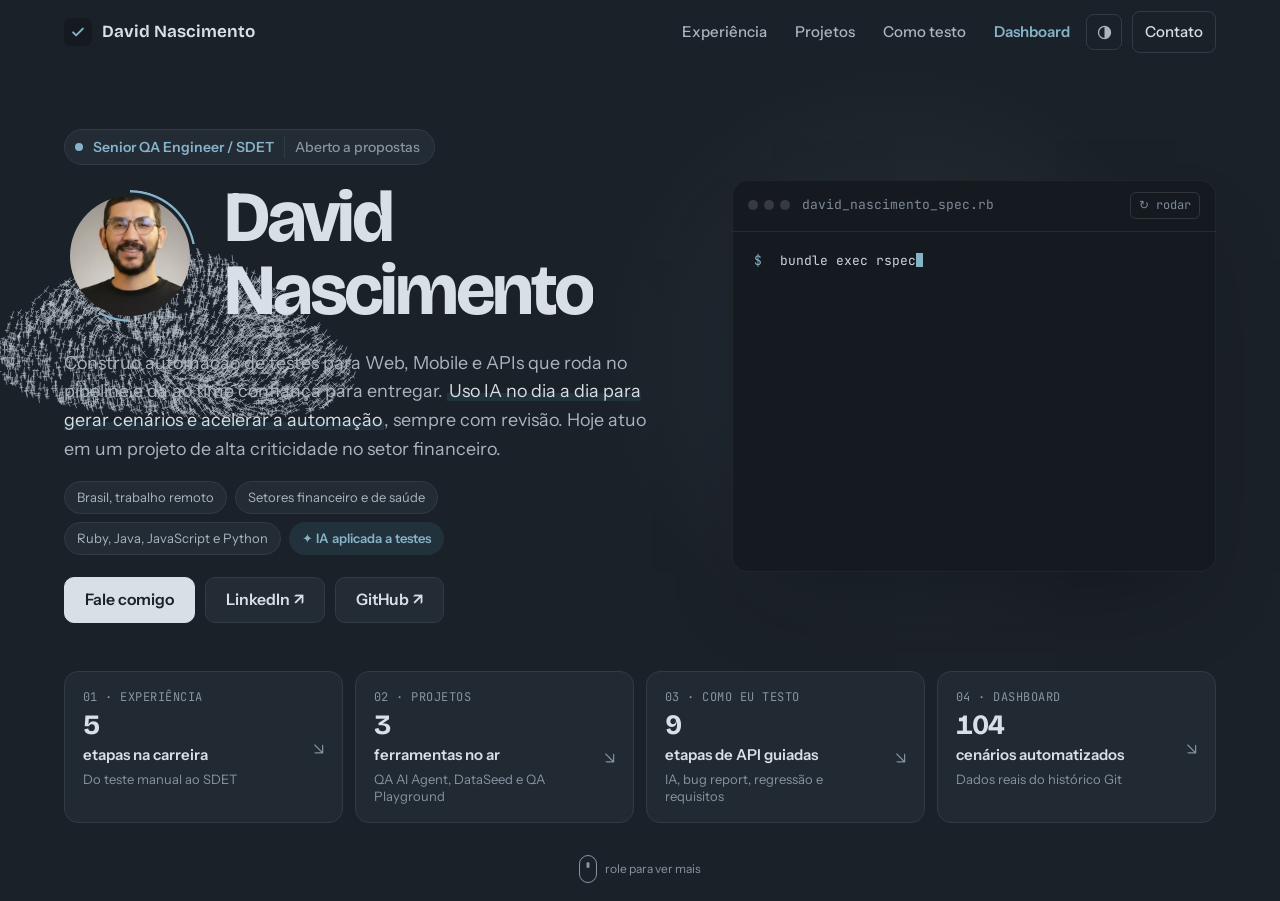
==== commit ab955b64: "Cada tela cabe na janela sem rolagem; Como testo dividido em 4 abas Co-Authored-By: Claude Sonnet 5." ====
--- a/index.html
+++ b/index.html
@@ -22,7 +22,7 @@
   <link rel="preconnect" href="https://fonts.googleapis.com">
   <link rel="preconnect" href="https://fonts.gstatic.com" crossorigin>
   <link href="https://fonts.googleapis.com/css2?family=Bricolage+Grotesque:opsz,wght@12..96,500;12..96,650;12..96,750&family=Instrument+Sans:wght@400;500;600&family=JetBrains+Mono:wght@400;500&display=swap" rel="stylesheet">
-  <link rel="stylesheet" href="css/style.css?v=20261122p">
+  <link rel="stylesheet" href="css/style.css?v=20261122s">
   <script>document.documentElement.classList.add('js');try{document.documentElement.setAttribute('data-theme',localStorage.getItem('tema')||'dark')}catch(e){document.documentElement.setAttribute('data-theme','dark')}</script>
 </head>
 <body>
@@ -882,6 +882,6 @@
     </div>
   </footer>
 
-  <script src="js/script.js?v=20261122p"></script>
+  <script src="js/script.js?v=20261122s"></script>
 </body>
 </html>
--- a/css/style.css
+++ b/css/style.css
@@ -958,3 +958,41 @@
 @media (max-width: 920px), (max-height: 700px) { .spa[data-view="home"] .hero-v2 { overflow-y: auto; } }
 .spa, .spa body { scroll-behavior: auto !important; }
 .spa main > .section, .spa main > .cta { animation: none; transition: none; }
+
+/* ---- modo tela única (desktop): cada tela cabe na janela, sem rolagem ---- */
+.spa.app, .spa.app body { overflow: hidden; height: 100%; }
+.spa.app main > .section, .spa.app main > .cta { height: calc(100svh - 64px); min-height: 0; overflow: hidden; padding: 20px 0; display: flex; align-items: center; }
+.spa.app main > section > .wrap { width: 100%; }
+.spa.app .footer { display: none; }
+.spa.app .section-head { margin-bottom: 20px; gap: 20px; }
+.spa.app .section-head h2 { font-size: clamp(1.6rem, 2.6vw, 2.25rem); }
+.spa.app .how-block { display: none; margin-top: 0; }
+.spa.app .how-block.is-sub { display: block; }
+.spa.app .how-jump { margin-bottom: 20px; }
+.spa.app .how-jump a { padding: 10px 14px; }
+.spa.app .how-jump small { display: none; }
+.spa.app .how-jump a[aria-current] { border-color: var(--pass); background: var(--pass-soft); }
+/* experiência */
+.spa.app .exp-grid { gap: 32px; }
+.spa.app .tl-item { padding-bottom: 0; }
+.spa.app .tl-item p { font-size: .9rem; margin-top: 4px; }
+/* projetos */
+.spa.app .sub-title { margin: 22px 0 10px; font-size: 1.1rem; }
+.spa.app .sub-head { margin: 0; }
+.spa.app .rl-grid { grid-template-columns: repeat(5, minmax(0, 1fr)); gap: 14px; }
+.spa.app .rl-tags, .spa.app .rl-arrow { display: none; }
+.spa.app .pc { padding: 18px; }
+.spa.app .pc-desc { font-size: .9rem; }
+.spa.app #como-testo .section-head { display: none; }
+.spa.app .how-lead, .spa.app .how-note, .spa.app .embed-foot p { display: none; }
+.spa.app .how-block .how-label { margin: 0; }
+.spa.app .how-title { font-size: 1.35rem; margin-top: 2px; }
+.spa.app .embed-card iframe { height: calc(100svh - 64px - 40px - 70px - 80px - 50px); min-height: 300px; }
+.spa.app .embed-foot { margin-top: 8px; }
+.spa.app .ai-grid, .spa.app .api-box { margin-top: 14px; }
+.spa.app .ai-card { padding: 16px 18px; }
+.spa.app .run-local { margin-top: 10px; }
+.spa.app .run-local summary { padding: 10px 14px; }
+.spa.app .run-local[open] .rl-body { max-height: 42svh; overflow: auto; }
+.spa.app .tl-item { padding-bottom: 12px; }
+.spa.app .how-jump { padding-bottom: 14px; margin-bottom: 14px; }
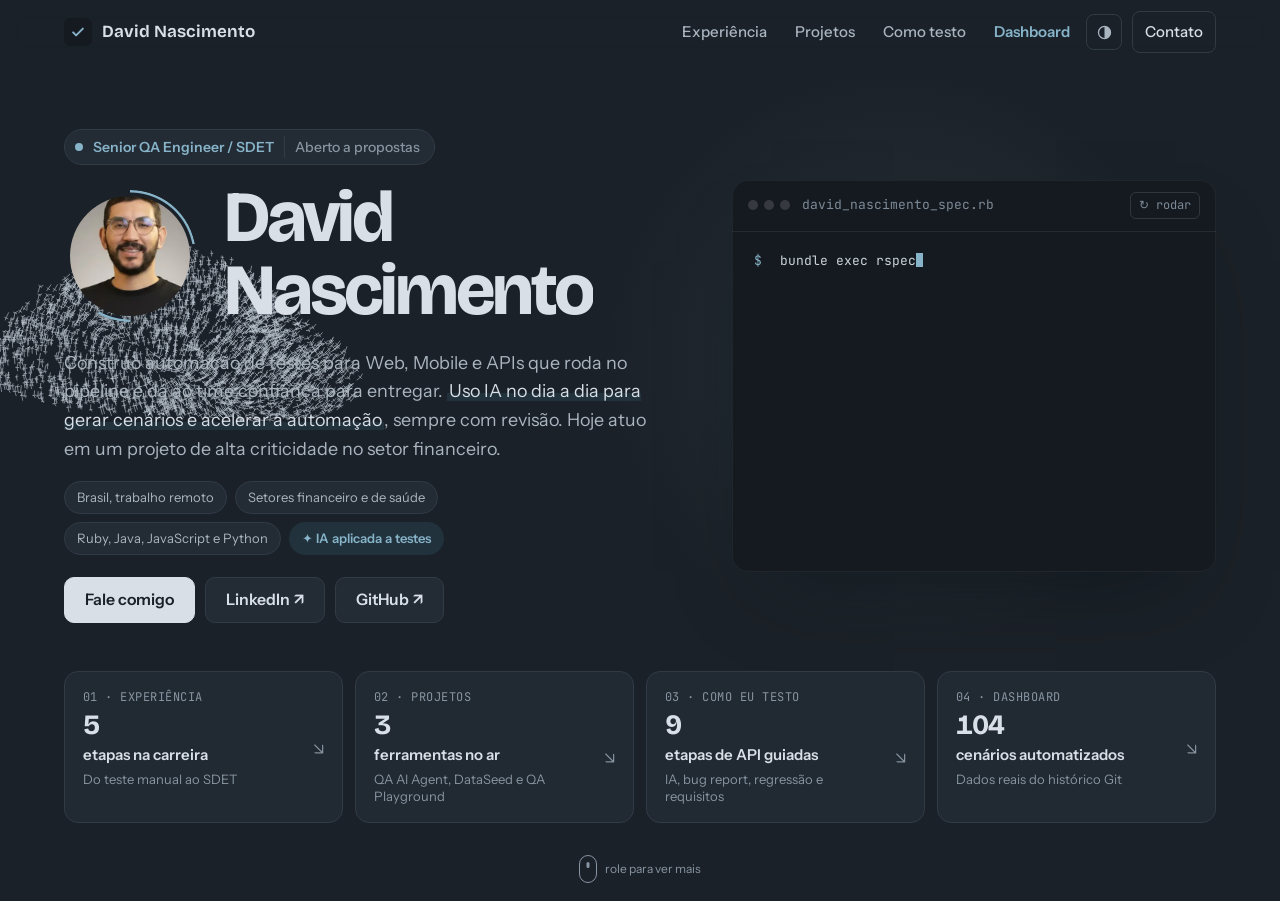
==== commit 004212a4: "Links sempre acessíveis na tela inicial: barra inferior em telas estreitas e tela inicial oculta nas" ====
--- a/index.html
+++ b/index.html
@@ -22,7 +22,7 @@
   <link rel="preconnect" href="https://fonts.googleapis.com">
   <link rel="preconnect" href="https://fonts.gstatic.com" crossorigin>
   <link href="https://fonts.googleapis.com/css2?family=Bricolage+Grotesque:opsz,wght@12..96,500;12..96,650;12..96,750&family=Instrument+Sans:wght@400;500;600&family=JetBrains+Mono:wght@400;500&display=swap" rel="stylesheet">
-  <link rel="stylesheet" href="css/style.css?v=20261122s">
+  <link rel="stylesheet" href="css/style.css?v=20261122t">
   <script>document.documentElement.classList.add('js');try{document.documentElement.setAttribute('data-theme',localStorage.getItem('tema')||'dark')}catch(e){document.documentElement.setAttribute('data-theme','dark')}</script>
 </head>
 <body>
@@ -882,6 +882,6 @@
     </div>
   </footer>
 
-  <script src="js/script.js?v=20261122s"></script>
+  <script src="js/script.js?v=20261122t"></script>
 </body>
 </html>
--- a/css/style.css
+++ b/css/style.css
@@ -996,3 +996,18 @@
 .spa.app .run-local[open] .rl-body { max-height: 42svh; overflow: auto; }
 .spa.app .tl-item { padding-bottom: 12px; }
 .spa.app .how-jump { padding-bottom: 14px; margin-bottom: 14px; }
+
+/* só a tela ativa existe: a inicial some quando outra seção está aberta */
+.spa:not([data-view="home"]) .hero-v2 { display: none; }
+/* telas estreitas: barra de links fixa embaixo, sempre ao alcance do dedo */
+@media (max-width: 920px) {
+  .spa .topbar { backdrop-filter: none; -webkit-backdrop-filter: none; }
+  .spa .topbar nav { position: fixed; left: 0; right: 0; bottom: 0; z-index: 60; background: var(--paper); border-top: 1px solid var(--rule); padding: 8px 8px max(8px, env(safe-area-inset-bottom, 0px)); }
+  .spa .nav-links { display: flex; justify-content: space-around; gap: 4px; width: 100%; }
+  .spa .nav-links li { display: block !important; }
+  .spa .nav-links a { padding: 8px 8px; font-size: .8125rem; border: 0; }
+  .spa .nav-links .nav-dash { display: none; }
+  .spa .nav-links li:has(.nav-dash) { display: none !important; }
+  .spa main { padding-bottom: 64px; }
+  .spa[data-view="home"] .hero-v2 { height: calc(100svh - 64px - 56px); }
+}
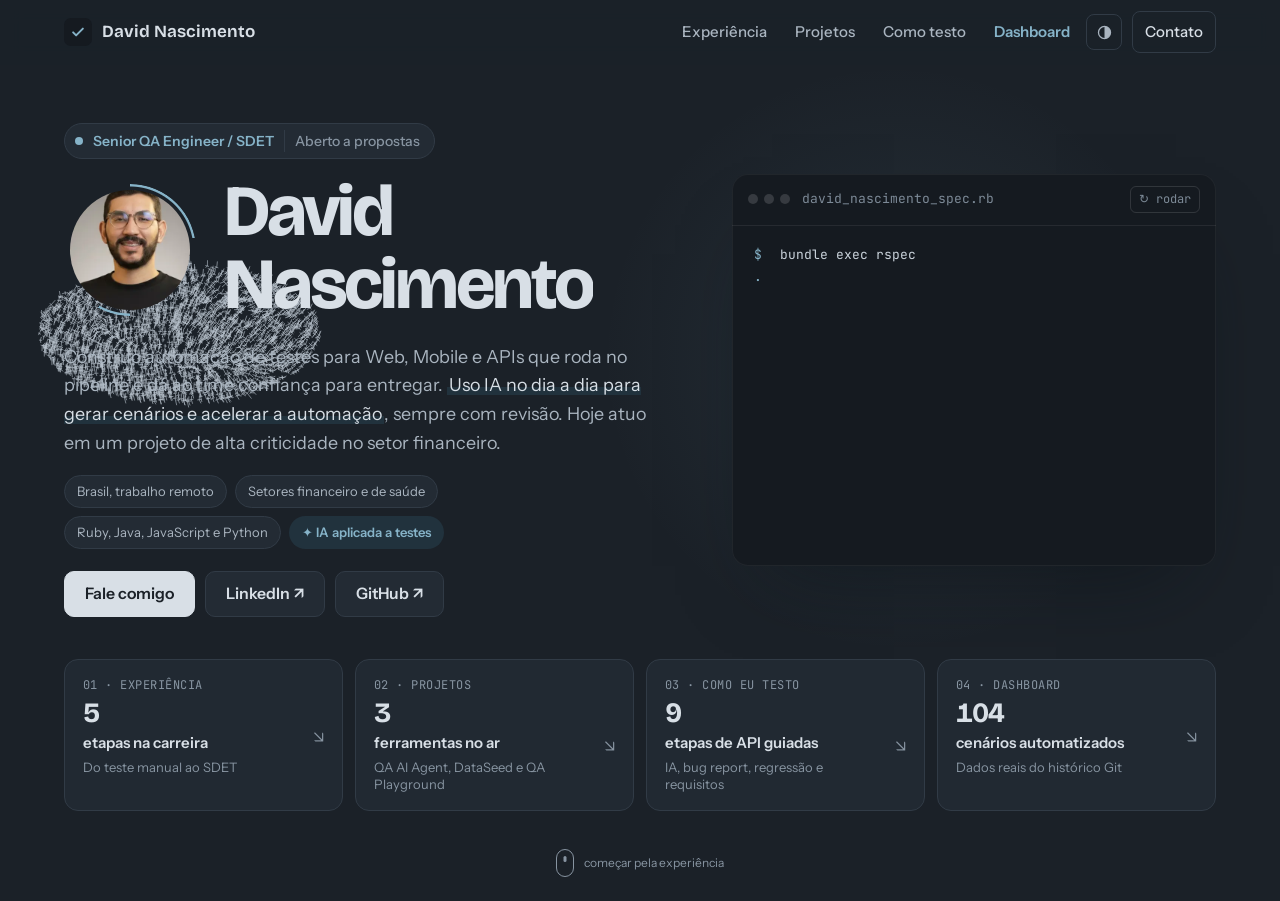
==== commit 9a2633d8: "Botão 'rolar' abre a primeira seção; telas internas com estatísticas, fundo, animações de entrada e " ====
--- a/index.html
+++ b/index.html
@@ -22,7 +22,7 @@
   <link rel="preconnect" href="https://fonts.googleapis.com">
   <link rel="preconnect" href="https://fonts.gstatic.com" crossorigin>
   <link href="https://fonts.googleapis.com/css2?family=Bricolage+Grotesque:opsz,wght@12..96,500;12..96,650;12..96,750&family=Instrument+Sans:wght@400;500;600&family=JetBrains+Mono:wght@400;500&display=swap" rel="stylesheet">
-  <link rel="stylesheet" href="css/style.css?v=20261122t">
+  <link rel="stylesheet" href="css/style.css?v=20261122u">
   <script>document.documentElement.classList.add('js');try{document.documentElement.setAttribute('data-theme',localStorage.getItem('tema')||'dark')}catch(e){document.documentElement.setAttribute('data-theme','dark')}</script>
 </head>
 <body>
@@ -102,7 +102,7 @@
           <li class="rise" style="--d:1.24s"><a href="#metricas"><span class="k">04 · DASHBOARD</span><span class="n" data-count="104">104</span><span class="l">cenários automatizados</span><span class="s">Dados reais do histórico Git</span><span class="arr">↘</span></a></li>
         </ul>
       </div>
-      <p class="scroll rise" style="--d:1.4s"><span aria-hidden="true"></span>role para ver mais</p>
+      <p class="scroll rise" style="--d:1.4s"><a href="#experiencia" class="scroll-link"><span aria-hidden="true"></span>começar pela experiência</a></p>
     </section>
 
     <!-- EXPERIÊNCIA -->
@@ -113,7 +113,7 @@
             <p class="how-label">Experiência</p>
             <h2 id="exp-title">Do teste manual à engenharia de qualidade.</h2>
           </div>
-          <p>Dos testes manuais em sistemas de saúde à automação Mobile, de APIs e de ponta a ponta no setor financeiro.</p>
+          <ul class="head-stats"><li><b>5</b><span>etapas na carreira</span></li><li><b>5 anos</b><span>no mesmo projeto financeiro</span></li><li><b>2</b><span>setores: saúde e financeiro</span></li></ul>
         </div>
         <div class="exp-grid">
           <ol class="timeline">
@@ -175,7 +175,7 @@
             <p class="how-label">Projetos</p>
             <h2 id="proj-title">O que construí e publiquei.</h2>
           </div>
-          <p>Ferramentas para QA que estão no ar, e os repositórios de automação de testes.</p>
+          <ul class="head-stats"><li><b>3</b><span>ferramentas no ar</span></li><li><b>13</b><span>repositórios de automação</span></li><li><b>104</b><span>cenários automatizados</span></li></ul>
         </div>
 
         <div class="pc-grid">
@@ -861,16 +861,32 @@
     <!-- CONTATO -->
     <section class="cta" id="contato" aria-labelledby="contact-title">
       <div class="wrap cta-inner">
-        <div>
+        <div class="ct-main">
           <p class="how-label">Vamos conversar</p>
           <h2 id="contact-title">Tem uma vaga de QA em mente?</h2>
-          <p>Estou aberto a oportunidades e a conversas sobre automação de testes, qualidade e IA aplicada a testes.</p>
-        </div>
-        <div class="cta-actions">
-          <a class="btn btn-primary" href="mailto:halison700@gmail.com">Enviar e-mail ↗</a>
-          <a class="btn btn-ghost" href="https://www.linkedin.com/in/david-nascimento26/" target="_blank" rel="noopener noreferrer">LinkedIn ↗</a>
-          <a class="btn btn-ghost" href="https://github.com/David-Nascimento" target="_blank" rel="noopener noreferrer">GitHub ↗</a>
-        </div>
+          <p class="ct-lead">Estou aberto a oportunidades e a conversas sobre automação de testes, qualidade e IA aplicada a testes.</p>
+          <ul class="ct-cards">
+            <li><a class="ct-card ct-primary" href="mailto:halison700@gmail.com"><span class="ct-k">E-mail</span><span class="ct-v">halison700@gmail.com</span><span class="ct-a" aria-hidden="true">↗</span></a></li>
+            <li><a class="ct-card" href="https://www.linkedin.com/in/david-nascimento26/" target="_blank" rel="noopener noreferrer"><span class="ct-k">LinkedIn</span><span class="ct-v">in/david-nascimento26</span><span class="ct-a" aria-hidden="true">↗</span></a></li>
+            <li><a class="ct-card" href="https://github.com/David-Nascimento" target="_blank" rel="noopener noreferrer"><span class="ct-k">GitHub</span><span class="ct-v">David-Nascimento</span><span class="ct-a" aria-hidden="true">↗</span></a></li>
+          </ul>
+        </div>
+        <aside class="ct-status" aria-label="Disponibilidade">
+          <div class="ct-bar"><i></i><i></i><i></i><span>disponibilidade.sh</span></div>
+          <div class="ct-body">
+            <p><span class="ct-p">$</span> ./disponibilidade --hoje</p>
+            <ul>
+              <li><b>status</b><span><em class="ct-dot"></em>aberto a propostas</span></li>
+              <li><b>cargo</b><span>Senior QA Engineer / SDET</span></li>
+              <li><b>local</b><span>Brasil, trabalho remoto</span></li>
+              <li><b>foco</b><span>Mobile, API e E2E</span></li>
+              <li><b>stack</b><span>Ruby, Java, JavaScript, Python</span></li>
+              <li><b>setores</b><span>financeiro e saúde</span></li>
+              <li><b>ia</b><span>geração e revisão de testes</span></li>
+            </ul>
+            <p class="ct-end"><span class="ct-p">$</span> <span class="ct-caret"></span></p>
+          </div>
+        </aside>
       </div>
     </section>
   </main>
@@ -882,6 +898,6 @@
     </div>
   </footer>
 
-  <script src="js/script.js?v=20261122t"></script>
+  <script src="js/script.js?v=20261122u"></script>
 </body>
 </html>
--- a/css/style.css
+++ b/css/style.css
@@ -1011,3 +1011,57 @@
   .spa main { padding-bottom: 64px; }
   .spa[data-view="home"] .hero-v2 { height: calc(100svh - 64px - 56px); }
 }
+
+/* ---- telas internas mais ricas ---- */
+.hero-v2 .scroll-link { display: inline-flex; align-items: center; gap: 10px; color: var(--muted); text-decoration: none; padding: 6px 10px; border-radius: 999px; }
+.hero-v2 .scroll-link:hover { color: var(--ink); }
+.hero-v2 .scroll-link span { flex: none; }
+.head-stats { list-style: none; margin: 0; padding: 0; display: flex; gap: 12px; justify-content: flex-end; flex-wrap: wrap; align-self: end; justify-self: end; }
+.head-stats li { display: grid; gap: 2px; min-width: 120px; padding: 12px 16px; border: 1px solid var(--rule); border-radius: 12px; background: var(--surface); }
+.head-stats b { font-family: var(--f-mono); font-size: 1.5rem; font-weight: 600; letter-spacing: -.02em; color: var(--pass); line-height: 1.1; }
+.head-stats span { font-size: .78rem; color: var(--muted); }
+.section-head .head-stats { text-align: left; }
+.spa main > .section, .spa main > .cta { overflow: hidden; }
+.spa main > .section::before, .spa main > .cta::before {
+  content: ""; position: absolute; inset: 0; pointer-events: none; z-index: 0;
+  background:
+    radial-gradient(55% 45% at 88% 4%, var(--glow), transparent 70%),
+    radial-gradient(40% 40% at 4% 100%, var(--glow), transparent 70%),
+    radial-gradient(var(--rule) 1px, transparent 1.3px) 0 0 / 30px 30px;
+  -webkit-mask-image: linear-gradient(180deg, #000, rgba(0,0,0,.35));
+  mask-image: linear-gradient(180deg, #000, rgba(0,0,0,.35));
+}
+.spa main > section > .wrap { position: relative; z-index: 1; }
+@keyframes vin { from { opacity: 0; transform: translateY(16px); } to { opacity: 1; transform: none; } }
+.vin { animation: vin .55s cubic-bezier(.2,.7,.2,1) both; animation-delay: calc(var(--i, 0) * 60ms); }
+@media (prefers-reduced-motion: reduce) { .vin { animation: none; } }
+.tl-item.is-current .tl-company { color: var(--pass); }
+.pc:hover, .rl-group:hover, .ct-card:hover { border-color: var(--pass); }
+.pc, .rl-group, .ct-card { transition: border-color .2s ease, transform .2s ease; }
+.pc:hover, .rl-group:hover { transform: translateY(-2px); }
+
+/* contato */
+.cta .cta-inner { display: grid; grid-template-columns: minmax(0, 1.05fr) minmax(0, .95fr); gap: clamp(32px, 6vw, 96px); align-items: center; }
+.cta h2 { font-size: clamp(2rem, 4vw, 3.25rem); letter-spacing: -.03em; line-height: 1.05; margin-top: 6px; }
+.ct-lead { margin-top: 16px; color: var(--ink-soft); font-size: 1.0625rem; max-width: 34em; }
+.ct-cards { list-style: none; margin: 28px 0 0; padding: 0; display: grid; gap: 10px; max-width: 520px; }
+.ct-card { display: grid; grid-template-columns: 84px minmax(0, 1fr) auto; align-items: center; gap: 12px; padding: 16px 18px; border: 1px solid var(--rule); border-radius: 14px; background: var(--surface); color: var(--ink); text-decoration: none; }
+.ct-card:hover { transform: translateX(4px); }
+.ct-k { font-family: var(--f-mono); font-size: .75rem; letter-spacing: .06em; text-transform: uppercase; color: var(--muted); }
+.ct-v { font-weight: 600; overflow-wrap: anywhere; }
+.ct-a { color: var(--pass); font-size: 1.1rem; }
+.ct-primary { background: var(--pass-soft); border-color: var(--pass); }
+.ct-status { border-radius: 14px; overflow: hidden; background: var(--run-bg); color: var(--run-ink); border: 1px solid var(--rule); box-shadow: 0 24px 60px -30px rgba(0,0,0,.6); }
+.ct-bar { display: flex; align-items: center; gap: 7px; padding: 12px 16px; border-bottom: 1px solid rgba(255,255,255,.08); font-family: var(--f-mono); font-size: .78rem; color: var(--run-muted); }
+.ct-bar i { width: 10px; height: 10px; border-radius: 50%; background: rgba(255,255,255,.18); }
+.ct-bar span { margin-left: 8px; }
+.ct-body { padding: 20px 22px 24px; font-family: var(--f-mono); font-size: .9rem; }
+.ct-body ul { list-style: none; margin: 16px 0; padding: 0; display: grid; gap: 10px; }
+.ct-body li { display: grid; grid-template-columns: 78px minmax(0, 1fr); gap: 12px; }
+.ct-body li b { font-weight: 500; color: var(--run-muted); }
+.ct-p { color: var(--run-pass); }
+.ct-dot { display: inline-block; width: 8px; height: 8px; border-radius: 50%; background: var(--run-pass); margin-right: 8px; box-shadow: 0 0 0 0 var(--run-pass); animation: ctpulse 2s infinite; }
+@keyframes ctpulse { 70% { box-shadow: 0 0 0 8px transparent; } 100% { box-shadow: 0 0 0 0 transparent; } }
+.ct-caret { display: inline-block; width: 8px; height: 1em; vertical-align: -2px; background: var(--run-ink); animation: ctblink 1s steps(1) infinite; }
+@keyframes ctblink { 50% { opacity: 0; } }
+@media (max-width: 920px) { .cta .cta-inner { grid-template-columns: 1fr; } .head-stats { justify-content: flex-start; justify-self: start; } .ct-card { grid-template-columns: 70px minmax(0,1fr) auto; } }
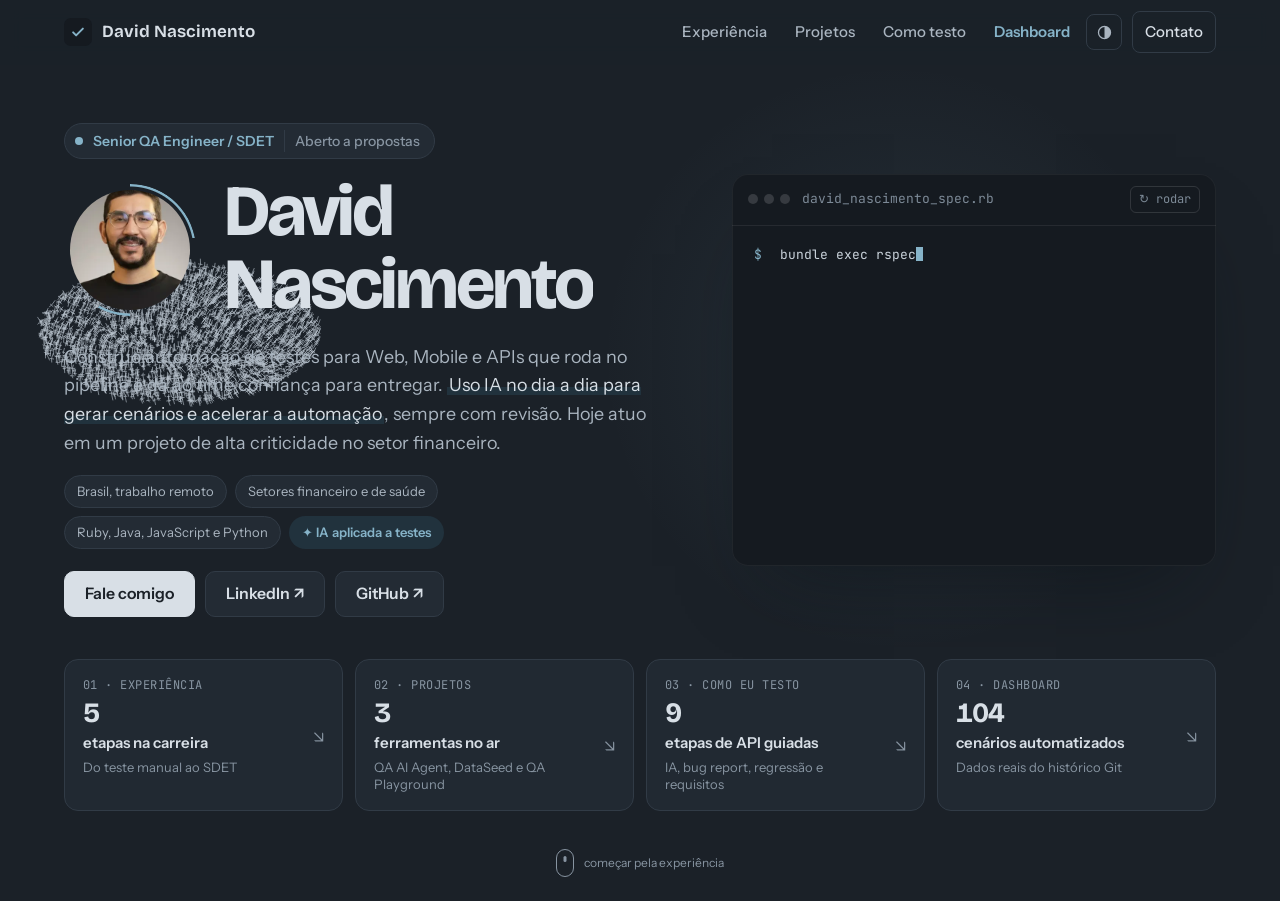
==== commit 58ec42a8: "Botões Anterior e Próximo no fim de cada tela Co-Authored-By: Claude Sonnet 5.5 <noreply@anthropic.c" ====
--- a/index.html
+++ b/index.html
@@ -22,7 +22,7 @@
   <link rel="preconnect" href="https://fonts.googleapis.com">
   <link rel="preconnect" href="https://fonts.gstatic.com" crossorigin>
   <link href="https://fonts.googleapis.com/css2?family=Bricolage+Grotesque:opsz,wght@12..96,500;12..96,650;12..96,750&family=Instrument+Sans:wght@400;500;600&family=JetBrains+Mono:wght@400;500&display=swap" rel="stylesheet">
-  <link rel="stylesheet" href="css/style.css?v=20261122u">
+  <link rel="stylesheet" href="css/style.css?v=20261122v">
   <script>document.documentElement.classList.add('js');try{document.documentElement.setAttribute('data-theme',localStorage.getItem('tema')||'dark')}catch(e){document.documentElement.setAttribute('data-theme','dark')}</script>
 </head>
 <body>
@@ -898,6 +898,6 @@
     </div>
   </footer>
 
-  <script src="js/script.js?v=20261122u"></script>
+  <script src="js/script.js?v=20261122v"></script>
 </body>
 </html>
--- a/css/style.css
+++ b/css/style.css
@@ -1065,3 +1065,13 @@
 .ct-caret { display: inline-block; width: 8px; height: 1em; vertical-align: -2px; background: var(--run-ink); animation: ctblink 1s steps(1) infinite; }
 @keyframes ctblink { 50% { opacity: 0; } }
 @media (max-width: 920px) { .cta .cta-inner { grid-template-columns: 1fr; } .head-stats { justify-content: flex-start; justify-self: start; } .ct-card { grid-template-columns: 70px minmax(0,1fr) auto; } }
+
+/* Anterior / Próximo */
+.pager { display: flex; justify-content: space-between; align-items: center; gap: 12px; padding: 24px var(--gutter) 0; max-width: var(--wrap); margin: 0 auto; position: relative; z-index: 2; }
+.pager a { text-decoration: none; font-weight: 600; font-size: .9375rem; border-radius: 999px; padding: 10px 18px; border: 1px solid var(--rule); color: var(--ink-soft); background: var(--surface); transition: border-color .2s, transform .2s, background .2s; }
+.pager a:hover { border-color: var(--pass); color: var(--ink); }
+.pager .pg-next { background: var(--pass-soft); border-color: var(--pass); color: var(--ink); }
+.pager .pg-next:hover { transform: translateX(3px); }
+.spa.app main > section > .pager { position: absolute; left: 0; right: 0; bottom: 14px; padding-top: 0; width: 100%; box-sizing: border-box; }
+.spa.app main > .section, .spa.app main > .cta { align-items: flex-start; padding-top: 24px; }
+.spa.app #contato { align-items: center; }
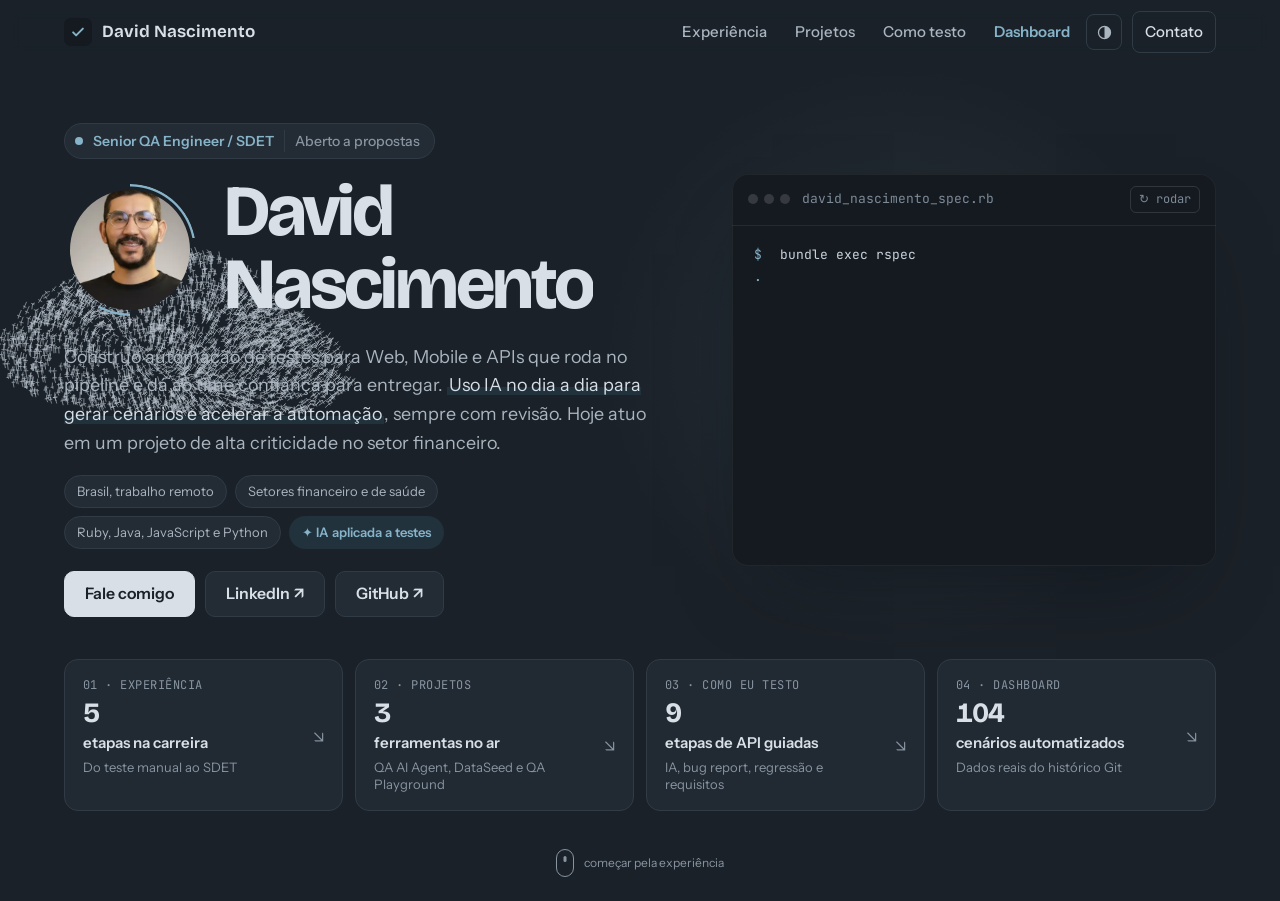
==== commit a6e57da1: "Navegação entre telas no mesmo padrão do botão da tela inicial; roda do mouse avança e volta Co-Auth" ====
--- a/index.html
+++ b/index.html
@@ -22,7 +22,7 @@
   <link rel="preconnect" href="https://fonts.googleapis.com">
   <link rel="preconnect" href="https://fonts.gstatic.com" crossorigin>
   <link href="https://fonts.googleapis.com/css2?family=Bricolage+Grotesque:opsz,wght@12..96,500;12..96,650;12..96,750&family=Instrument+Sans:wght@400;500;600&family=JetBrains+Mono:wght@400;500&display=swap" rel="stylesheet">
-  <link rel="stylesheet" href="css/style.css?v=20261122v">
+  <link rel="stylesheet" href="css/style.css?v=20261122w">
   <script>document.documentElement.classList.add('js');try{document.documentElement.setAttribute('data-theme',localStorage.getItem('tema')||'dark')}catch(e){document.documentElement.setAttribute('data-theme','dark')}</script>
 </head>
 <body>
@@ -898,6 +898,6 @@
     </div>
   </footer>
 
-  <script src="js/script.js?v=20261122v"></script>
+  <script src="js/script.js?v=20261122w"></script>
 </body>
 </html>
--- a/css/style.css
+++ b/css/style.css
@@ -1066,12 +1066,14 @@
 @keyframes ctblink { 50% { opacity: 0; } }
 @media (max-width: 920px) { .cta .cta-inner { grid-template-columns: 1fr; } .head-stats { justify-content: flex-start; justify-self: start; } .ct-card { grid-template-columns: 70px minmax(0,1fr) auto; } }
 
-/* Anterior / Próximo */
-.pager { display: flex; justify-content: space-between; align-items: center; gap: 12px; padding: 24px var(--gutter) 0; max-width: var(--wrap); margin: 0 auto; position: relative; z-index: 2; }
-.pager a { text-decoration: none; font-weight: 600; font-size: .9375rem; border-radius: 999px; padding: 10px 18px; border: 1px solid var(--rule); color: var(--ink-soft); background: var(--surface); transition: border-color .2s, transform .2s, background .2s; }
-.pager a:hover { border-color: var(--pass); color: var(--ink); }
-.pager .pg-next { background: var(--pass-soft); border-color: var(--pass); color: var(--ink); }
-.pager .pg-next:hover { transform: translateX(3px); }
-.spa.app main > section > .pager { position: absolute; left: 0; right: 0; bottom: 14px; padding-top: 0; width: 100%; box-sizing: border-box; }
+/* Anterior / Próximo: mesmo padrão do botão da tela inicial */
+.pager { position: relative; z-index: 2; display: flex; justify-content: center; align-items: center; padding: 28px var(--gutter) 18px; font-size: .75rem; }
+.pager a { color: var(--muted); text-decoration: none; display: inline-flex; align-items: center; gap: 10px; padding: 6px 10px; border-radius: 999px; transition: color .2s; }
+.pager a:hover { color: var(--ink); }
+.pager .pg-prev { position: absolute; left: max(var(--gutter), calc((100% - var(--wrap)) / 2 + var(--gutter))); }
+.pager .pg-next span { flex: none; width: 18px; height: 28px; border: 1.5px solid currentColor; border-radius: 10px; position: relative; }
+.pager .pg-next span::after { content: ""; position: absolute; left: 50%; top: 6px; width: 3px; height: 6px; border-radius: 2px; background: currentColor; transform: translateX(-50%); animation: hv-wheel 1.8s ease-in-out infinite; }
+.spa.app main > section > .pager { position: absolute; left: 0; right: 0; bottom: 0; }
 .spa.app main > .section, .spa.app main > .cta { align-items: flex-start; padding-top: 24px; }
 .spa.app #contato { align-items: center; }
+@media (max-width: 640px) { .pager { flex-direction: column-reverse; gap: 10px; } .pager .pg-prev { position: static; } }
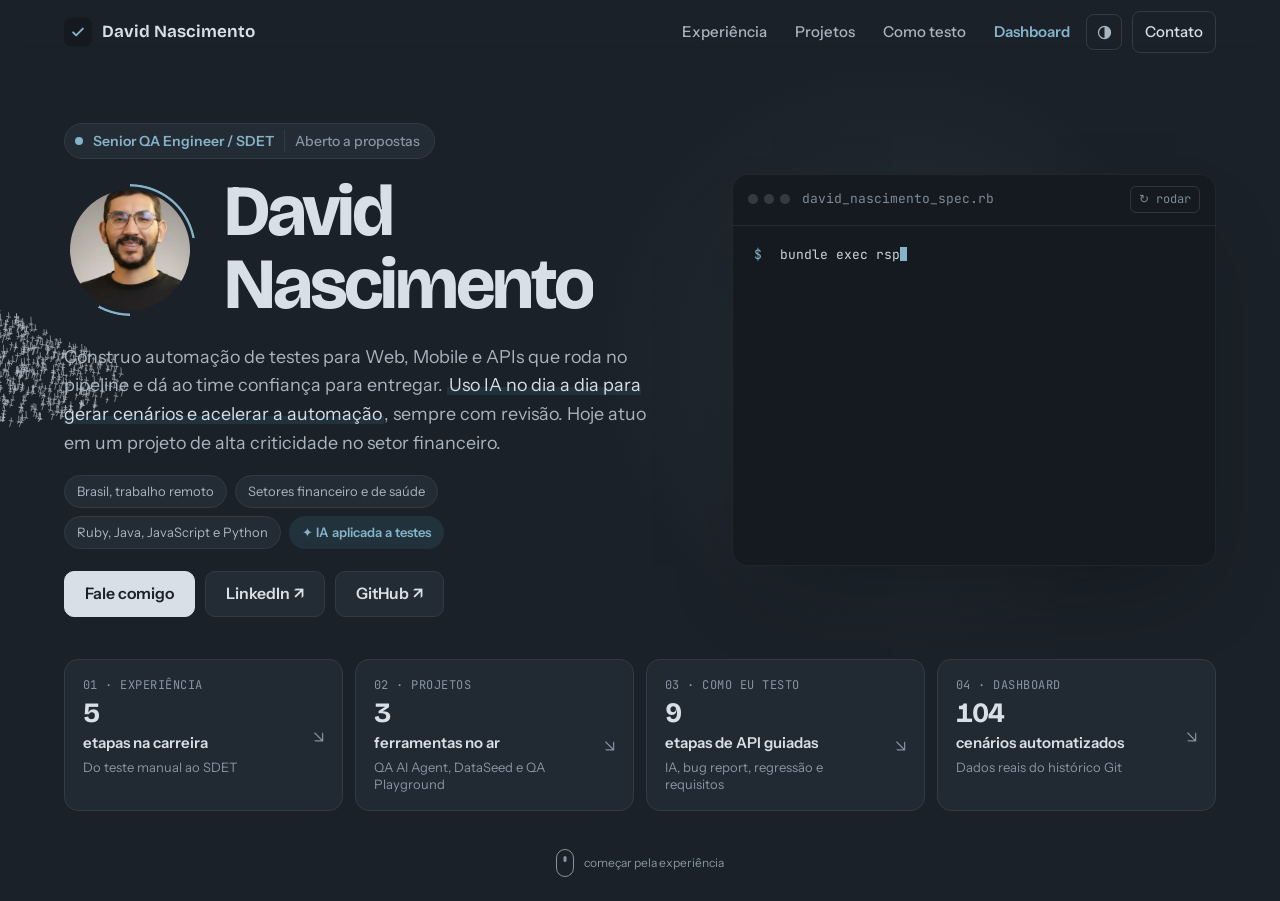
==== commit 9c95dd43: "Murmuração cruza a tela de ponta a ponta e forma no meio um casal com um salsicha e um bulldog Co-Au" ====
--- a/index.html
+++ b/index.html
@@ -22,7 +22,7 @@
   <link rel="preconnect" href="https://fonts.googleapis.com">
   <link rel="preconnect" href="https://fonts.gstatic.com" crossorigin>
   <link href="https://fonts.googleapis.com/css2?family=Bricolage+Grotesque:opsz,wght@12..96,500;12..96,650;12..96,750&family=Instrument+Sans:wght@400;500;600&family=JetBrains+Mono:wght@400;500&display=swap" rel="stylesheet">
-  <link rel="stylesheet" href="css/style.css?v=20261122w">
+  <link rel="stylesheet" href="css/style.css?v=20261122x">
   <script>document.documentElement.classList.add('js');try{document.documentElement.setAttribute('data-theme',localStorage.getItem('tema')||'dark')}catch(e){document.documentElement.setAttribute('data-theme','dark')}</script>
 </head>
 <body>
@@ -898,6 +898,6 @@
     </div>
   </footer>
 
-  <script src="js/script.js?v=20261122w"></script>
+  <script src="js/script.js?v=20261122x"></script>
 </body>
 </html>
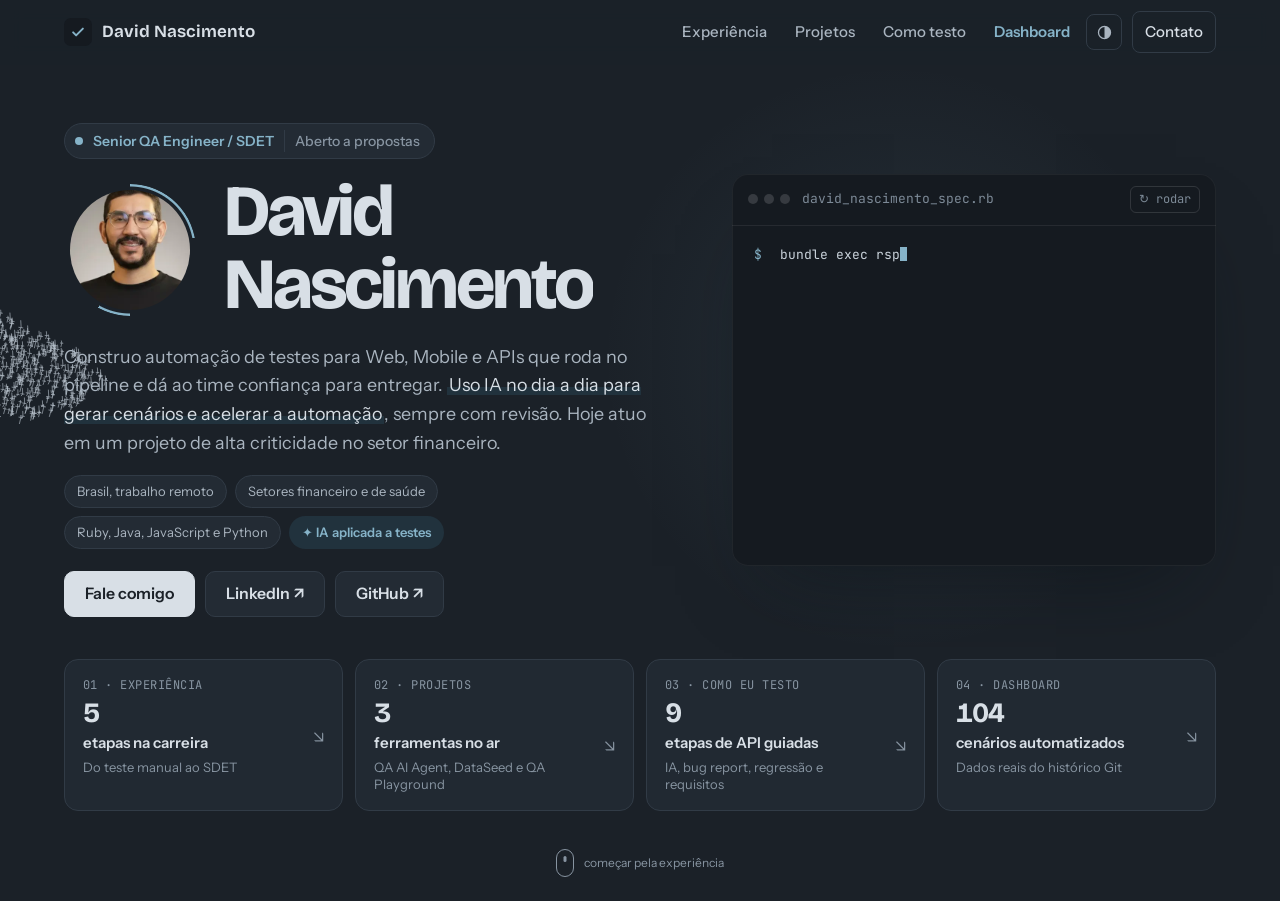
==== commit cd35095a: "Adiciona projeto AI Network Guardian" ====
--- a/index.html
+++ b/index.html
@@ -202,6 +202,14 @@
             <ul class="pc-facts"><li>148 páginas</li><li>5 trilhas</li><li>Licença MIT</li></ul>
             <div class="pc-links"><a class="pc-primary" href="https://qa-playground-azure.vercel.app/index.html" target="_blank" rel="noopener noreferrer">Abrir aplicação</a><a href="https://github.com/David-Nascimento/QA-Playground" target="_blank" rel="noopener noreferrer">Código</a></div>
           </article>
+          <article class="pc">
+            <h3>AI Network Guardian</h3>
+            <p class="pc-sub">Monitoramento de rede com alertas e IA local</p>
+            <p class="pc-desc">Mede latência, jitter e perda, classifica quedas, descobre dispositivos na rede, gera alertas em tempo real e detecta anomalias. Um assistente via Ollama roda local e só lê dados.</p>
+            <ul class="pc-facts"><li>FastAPI + React</li><li>160 + 51 testes</li><li>Ollama local</li></ul>
+            <div class="pc-links"><a class="pc-primary" href="https://github.com/David-Nascimento/AI-Network-Guardian" target="_blank" rel="noopener noreferrer">Ver código</a></div>
+            <p class="pc-note">Roda na rede local; não há demo publicada.</p>
+          </article>
         </div>
 
         <div class="sub-head">
